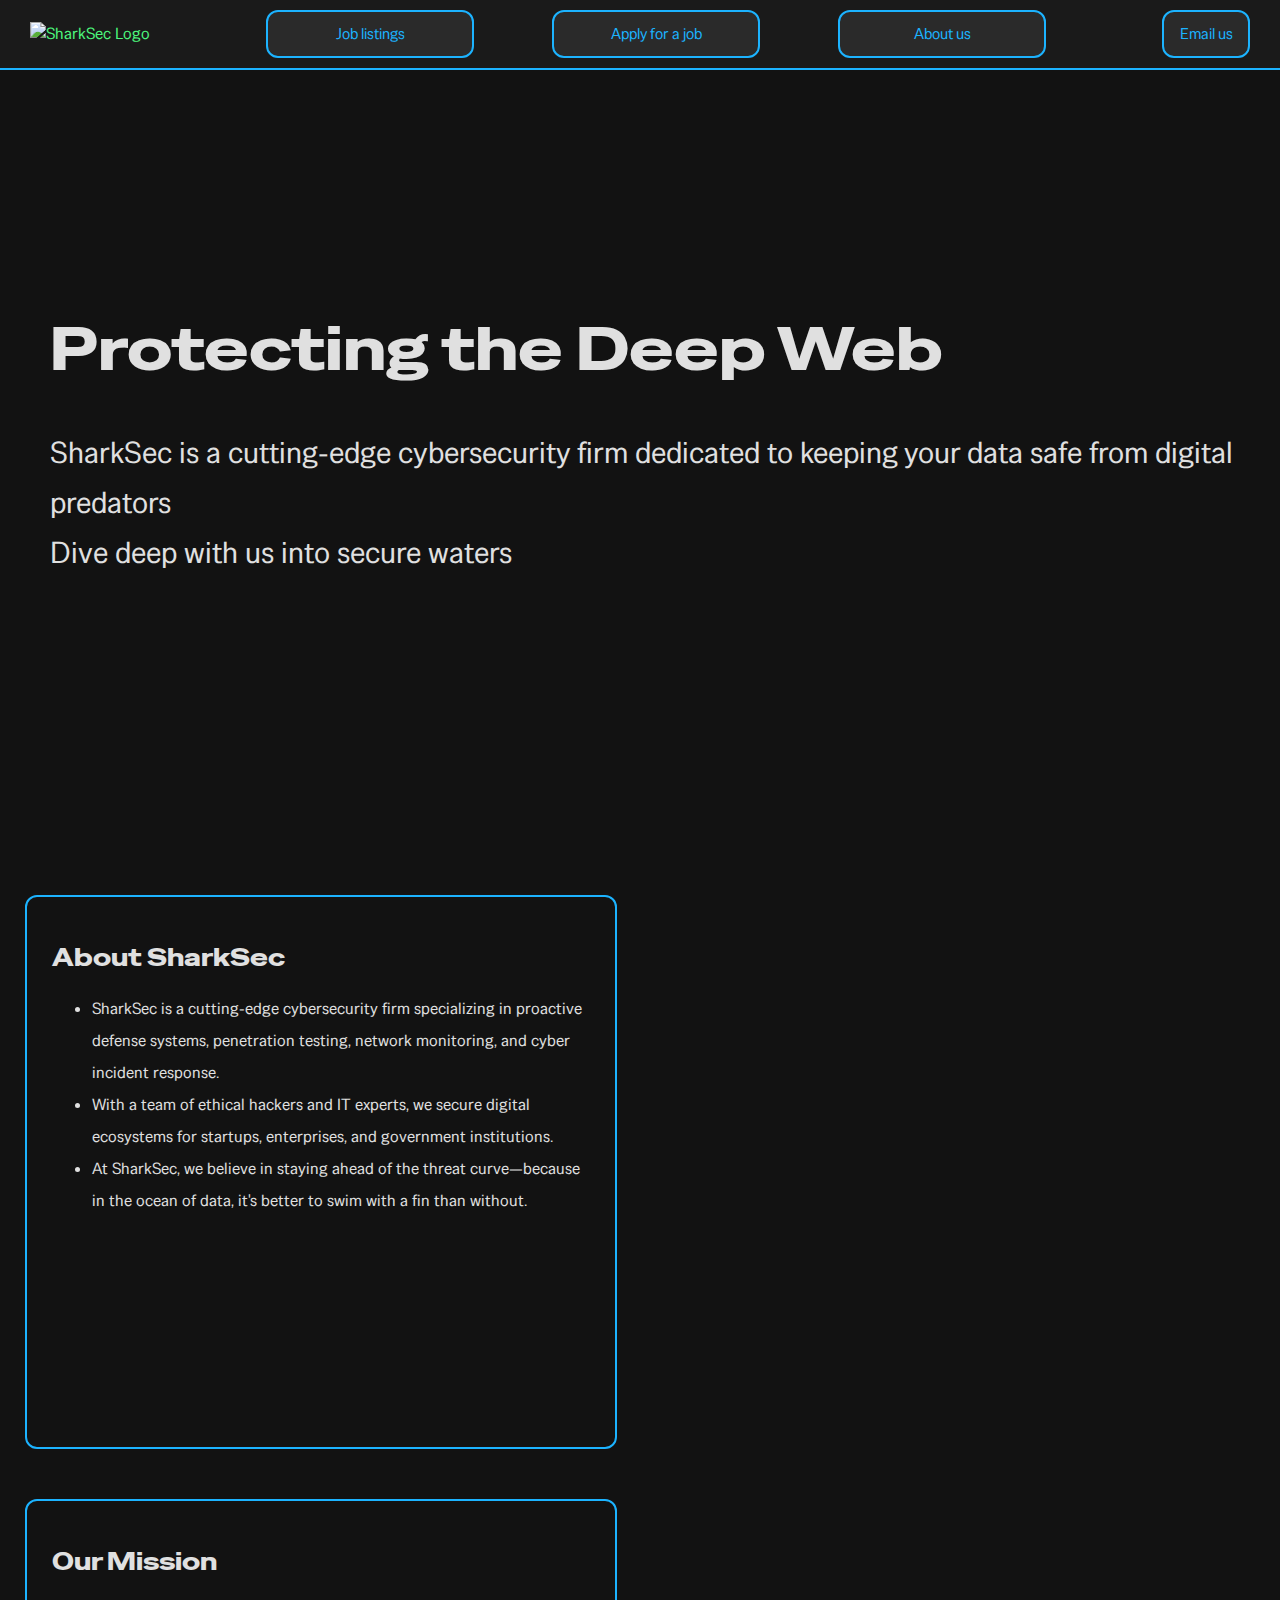
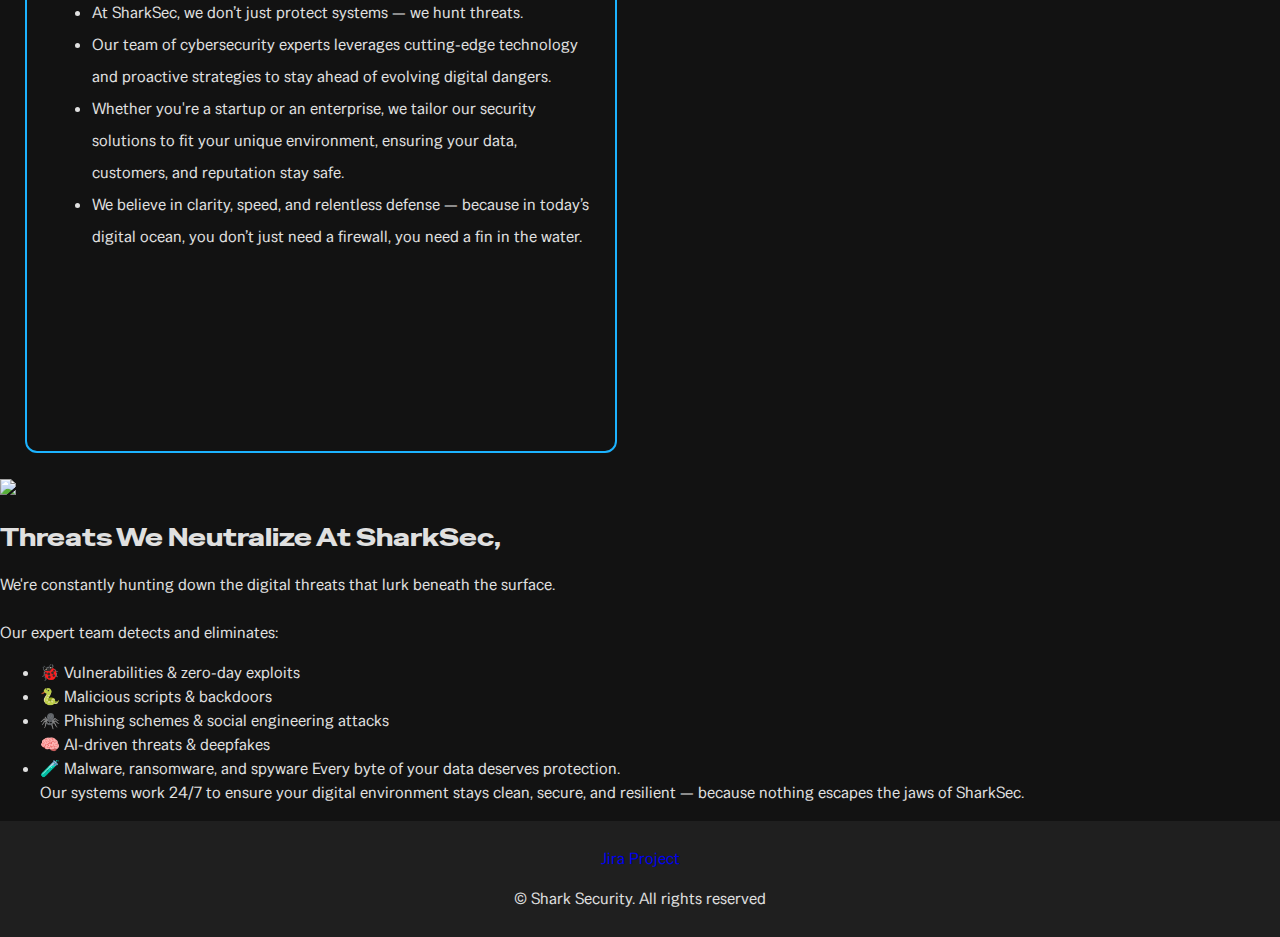
==== index.html @ ce476efb "main changes" ====
<!DOCTYPE html>
<html lang="en">
<head>
    <meta charset="UTF-8">
    <meta name="viewport" content="width=device-width, initial-scale=1.0">
    <title>Document</title>
    <link href="jobs.html"  rel="webpage">
    <link href="apply.html" rel="webpage">
    <link href="about.html" rel="webpage">
    <link href="https://fonts.googleapis.com/css2?family=Special+Gothic&family=Special+Gothic+Expanded+One&display=swap" rel="stylesheet">
    <link href="https://fonts.googleapis.com/css2?family=Special+Gothic&display=swap" rel="stylesheet">
    <link href="styles/styles.css" rel="stylesheet">
</head>
<body>
    
  
  <nav>
      <div id="nav-container">







        <div id="logo">
          <a = href="index.html"><img src="images/logo.png" alt="SharkSec Logo"></a>
        </div>

        <ul >
          <li class="button"><a href="jobs.html">Job listings</a></li>
          <li class="button"><a href="apply.html">Apply for a job</a></li>
          <li class="button"><a href="about.html">About us</a></li>
        </ul>

        <div id="logospace"><li ><a href="mailto:sharksecurity@example.com"> Email us</a></li></div>

      </div>
    </nav>
    <section id="homepage"> <h1>Protecting the Deep Web</h1><p>SharkSec is a cutting-edge cybersecurity firm dedicated to keeping your data safe from digital predators<br> Dive deep with us into secure waters</p></section>
    
    <section id="maincontainer">
      <section class="centeredsection">
        <h2>About SharkSec</h2>
        <p>
          <ul>
            <li>SharkSec is a cutting-edge cybersecurity firm specializing in proactive defense systems,
                penetration testing, network monitoring, and cyber incident response.</li>
        
            <li>With a team of ethical 
            hackers and IT experts, we secure digital ecosystems for startups, enterprises, and government
            institutions.</li>
            
            <li>At SharkSec, we believe in staying ahead of the threat curve—because in the ocean
            of data, it's better to swim with a fin than without.</li>
          </ul>
        </p>
        
      </section>
      <section class="centeredsection">

        <h2>Our Mission</h2>
        <p>
          <ul>
            <li>At SharkSec, we don’t just protect systems — we hunt threats.</li>
            <li>Our team of cybersecurity experts leverages cutting-edge technology and proactive strategies to stay ahead of evolving digital dangers. </li>
            <li>Whether you're a startup or an enterprise, we tailor our security solutions to fit your unique environment, ensuring your data, customers, and reputation stay safe.</li>
            <li>We believe in clarity, speed, and relentless defense — because in today’s digital ocean, you don’t just need a firewall, you need a fin in the water.</li>
          </ul>
        </p>
        
      </section>
    </section>


    <section id="maincontainer">
      <section ><img src="images/sharkeat.png" id="sharkeat">
      </section>
      <section id="nexttoshark">
        <h2>Threats We Neutralize At SharkSec, </h2><p>
        We're constantly hunting down the digital threats that lurk beneath the surface.<br><br>
         Our expert team detects and eliminates:<br><ul><li> 🐞 Vulnerabilities & zero-day exploits</li><li>  🐍 Malicious scripts & backdoors</li><li> 🕷️ Phishing schemes & social engineering attacks</li> 🧠 AI-driven threats & deepfakes<li>  🧪 Malware, ransomware, and spyware Every byte of your data deserves protection.<br> Our systems work 24/7 to ensure your digital environment stays clean, secure, and resilient — because nothing escapes the jaws of SharkSec.</li></section>
      </p></ul>
      
    </section>
    
    

  


    <footer>
      <p><a href="jiralink">Jira Project</a></p>
      <p>&copy; Shark Security. All rights reserved</p>
       </footer>

    
    
</body>
</html>
---- styles/styles.css ----
nav {
    border-bottom: 2px solid #1cb3ff;
    
    background-color: #1a1a1a;
    padding: 10px 30px;
}

#nav-container{
    display: flex;
    justify-content: space-between; /* logo on left, links on right */
    align-items: center;
}
#logospace{
    width: 5vw;
    list-style: none;
    border: 2px solid #1cb3ff;
    border-radius: 12px;
    padding: 10px 10px 10px 10px;
    background-color: #2a2a2a;
    
}
#logospace a{

    display:flex;
    text-decoration: none;
    color: #1cb3ff;
    justify-content: center;
    font-size: clamp(.4rem, 1.2vw, 1.1rem);
}
#logospace:hover{
    border-color: #4df77d;
}

#logo img {
    width: 100px;
    object-fit: cover;
    color: #4df77d;    
}
#logo a:hover{ filter: hue-rotate(-90deg);}
body {
    margin: 0;
    background-image: url('../images/sharkbackground.png');
    background-attachment: fixed;
    background-size: cover;
    background-repeat: no-repeat;
    background-position: center;
  }
#homepage{ height: 600px;
    line-height: 50px;
    
    padding-left: 50px;
    padding-top: 200px;
    font-size: 30px;
    
    
    }


nav ul {
    display: flex;
    
    list-style: none;
    justify-content: space-around;
    gap: 10%; /* space between buttons */
    margin: 0;
    padding: 0px;
}

.button {
    border: 2px solid #1cb3ff;
    border-radius: 12px;
    background-color: #2a2a2a;
    padding: 10px 10px -10px -10px;
    width: 20vw;
}

.button a {
    color: #1cb3ff;
    text-decoration: none;
    display: flex;
    justify-content: center;
    font-size: clamp(.4rem, 1.2vw, 1.1rem);
    

}
.centeredsection{
    display: inline-block;
    border: 2px solid #1cb3ff;
    border-radius: 12px;
    margin: 25px;
    padding: 25px 25px 25px 25px;
    width: 42vw;
    height: 500px;
    line-height: 2em;
}
.centeredsection h2{ display: block;}
.centeredsection p{ display: block;}

.button:hover {
   
    border-color: #4df77d;

}



a:link { text-decoration: none; }

nav ul li a{
    display: flex; 
    margin: 10px 20px 10px 20px;
}
img{width: 150px;}

body{
    font-family: "Special Gothic"; /* (Was Popins) Selects the font used. Be sure to add back-up font*/ 
    margin: 0; /*Ensures browsers apply NO default margin*/
    padding: 0; /*Gets rid of interanl spacing*/
    line-height: 1.5em; /*Vertical line spacing (text)*/
    background-color: #121212; /* Dark background */
    color: #e0e0e0; /* Light text color for contrast */
}

h1{font: normal 2em "Special Gothic Expanded One";}
h2{font: normal 1.5em "Special Gothic Expanded One";}
h3{font: normal 1em "Special Gothic Expanded One";}

/*Below code Jacob responsible for!!!*/  
/*Do mobile optimisation*/
/*Style the header better in next visit*/
/*Use different font for H1 element???? Check requirments again*/

.header_jobs_page{ /*Should we make this universal could be different on other pages I guess?*/
    background-color: #1f1f1f; /* Dark header background */
    text-align: center; /*Aligns test in the center*/
    padding: 1rem; /*Padding is the space between the text and element borders, used rem, is uniform and better for sacaling, think about changing everything to rem*/
    border-bottom: 2px solid #1cb3ff;/*EDIT: Changed thickness to 2px, 7 was a bit overwhelming I reakon, open to reversion*/ /*Boder thickness is set to 7px and its color is solid light blue*/ 
    transition: border-color 0.2s ease; 
    color: #e0e0e0;
}

.header_jobs_page:hover{
    border-bottom-color:#1cb3ff;
    /*<h1> elements should have their font variant, size and family etc. set using the short-hand font property. Ask tutor, seems unnecessary*/
}

footer{ /*Add hover to text, color, again, is open to change as with other elements*/
    background-color: #1f1f1f; /*Footer should be universal accross all pages?*/
    text-align: center; 
    padding: 10px; /*The space between an elements content and the border*/
    clear: both; /*Ensures that floated elements sit below the footer (aside caused trouble when I floated it right, which was a requirement*/
    color: #e0e0e0;
}


.jobs_sections_grouped{
    display: flex; /*Enables flexbox*/
    gap: 20px; /*Adds 20 pixels of space inbetween both sections*/
    justify-content:center; /*Horizontally aligns items*/
}

.jobs_page_section_1, .jobs_page_section_2{
    background-color: #1e1e1e; /*Sets the background colour to dark*/
    padding: 25px; /*should I do rem*/
    border-radius: 12px; /*Creates rounded edges*/
    border-style: solid; /*As the name imples makes the border solid*/
    border-width: 2px; /*Specifies the width of the border*/
    width: 48%; /*Sets the width of BOTH sections to 48% the width of the webpage*/
    margin-top: 25px; /*Ensures space above an element here that space is 25px*/
    box-sizing: border-box; /*makes the height/width of an element include padding, boder, and content(makes sections fit side by side better)*/
    border-color: #1cb3ff; /*Original border colour befpre hovered over*/
    transition: border-color 0.2s ease; /*The length of the transition between colours, ease is the transition style*/
    color: #d6d6d6;
}

.jobs_page_section_1:hover{border-color: #4df77d;} /*Adds the hover property makes the sections change colour to green when hovered over*/
.jobs_page_section_2:hover{border-color: #4df77d;}

.jobs_page_list li{ /*Adding the Li means that only the INDIVIDUAL LISTS go bold one at a time!*/
    font-weight: normal;
    transition: font-size 0.2s ease, font-weight 0.2s ease; /*Defines transition parameters when hovered over*/
}

.jobs_page_list li:hover{ /*Hover property (changes to transition parameters when hovered over*/
    font-size: 16.5px; /*Think about using em instead*/
    color: #4df77d; /*The colour the text changes to*/
    font-weight: 500; /*The thikness of the font*/
} /*Removed the bolded hover feature for non-lists*/


/*Comment the hell out of the below code on next visit!*/

.jobs_container {
    width: 100%;
    overflow: hidden; /* Clears the floats inside */
    padding: 50px;/*The distance from the left to the image*/
    box-sizing: border-box; /*makes the height/width of an element include padding, boder, and content(makes sections fit side by side better)*/
}

.jobs_image-box { /*This relates to the div encasing the image itself*/
    float: left; 
    width: 55%;
    padding: 10px;
    box-sizing: border-box; 
    animation: mySlide; /*CALL this in @keyframes*/
    animation-duration: 1s; /*Anniamtion duration*/
    animation-duration: 3s;
    animation-fill-mode: forwards; /*Keeps animation in place after execution*/
}   
/*Impossible to make the animation start when I reach the image without JS*/
@keyframes mySlide {
    from {
      transform: translateX(0); /* Start at original position */
    }
    to {
      transform: translateX(45px); /* Move 20px to the right */
    }
  }
  

.jobs_image-box img {
    width: 100%;
    height: auto;
    display: block; /*Makes the image behave like a block?*/
    border-radius: 17px; /*Rounds the edges*/
}

.jobs_page_aside {
    background-color: #1e1e1e;
    padding: 10px;
    width: 25%;
    float: right;
    border-top: 4px solid #1cb3ff;
    transition: border-color 0.2s ease;
    box-sizing: border-box;
    color: #d6d6d6;
}

.jobs_page_aside:hover {
    border-top-color: #4df77d;
}

.jobs_page_aside h3 {
    margin-bottom: 10px;
    color: #1cb3ff;
}

#jobs_page_list_ol {
    font-weight: normal;
    transition: font-size 0.2s ease, font-weight 0.2s ease;
}

#jobs_page_list_ol li:hover {
    font-size: 16.5px; /*Think about using em instead*/
    color: #4df77d; /*The colour the text changes to*/
    font-weight: 500; 
}

/* --------------------------------------------------- css for apply.html page---------------------------------------------------------- */
main {
    max-width: 800px; 
    margin: 2em auto;   /* use auto to center the margine */
    padding: 2em;   /* */
    background-color: #1e1e1e;  /* put backgroung to dark color */
    border-radius: 12px;    /* making corners rounded and with 12 px radius */
    border: 2px solid #1cb3ff;  /* making border solid and put color to light blue  */
    color: #e0e0e0;     /* changing the text color */
    box-shadow: 0 0 30px rgba(28, 179, 255, 0.2);   /* gives a little glowing shadow effect in the border */
}


form {
    display: flex;  /* puting the flexbox layout to the form */
    flex-direction: column; /* arrange the elements in the form */
    gap: 1.5em; /* adding the spacing between each element in the form */
}

label {
    font-weight: bold;  /* making the text in the lable bold */
    margin-top: 0.5em;  /* adding the space between each lable  */
    color: #1cb3ff;     /* making the lanle color to light blue  */
}


input[type="text"], 
input[type="email"],    
input[type="tel"],  
input[type="date"], 
select,     /* by selecting above input types called text, email, tel, and date it will use below stlying for all places that these inputs are use in apply.html   */
textarea {
    padding: 0.8em;
    background-color: #2a2a2a;  
    border: 1px solid #555;     /* add a lightly dark gray outline around the fields */
    border-radius: 8px;     /* rounding the cornes in the fields */
    color: #e0e0e0;     /* putting the text to a light color  */
    font-size: 1em;    
}   


input:focus,        /* by using focus, when someone click one of input or select or text area options in the form it will change according to this */
select:focus,       
textarea:focus {       
    outline: none;      
    border-color: #4df77d;      /* putting the color to light green  */
    box-shadow: 0 0 5px #4df77d;    /* making the small shadow around the box */
}


fieldset {
    border: 1px solid #1cb3ff;  
    border-radius: 10px;    /* making the corners rounded */
    padding: 1.5em;     
}


legend {
    font-weight: bold;  /* converting to the bold text */
    font-size: 1.1em;   /* changin the font size to 1.1 times the original size */
    color: #1cb3ff; /* changhin the color to a light blue */
}


button {
    background-color: #1cb3ff;  
    color: #121212;     /* changing the text color inside the button to a dark color  */
    padding: 0.8em 2em;     
    border: none;       /* removing the default border */
    border-radius: 10px;        /* making the corners round in the border */
    cursor: pointer;        /* when hovering the border cursor will change in to the pointer */
    font-size: 1em;    
    font-weight: bold;      /* making the text bold in the border */
    transition: background-color 0.3s ease, color 0.3s ease;   /* this makes a soomth transition when hover */
}


button:hover {
    background-color: #4df77d;  /* making the background color change when hover */
    color: #121212;     /* even in hover this makes the text color same as before  */   
}




/*Below is About page code*/
/*Once deal with htmnl find way to style the heading of the nested list "Group Information" and "Student IDs" to make Special Gothic Expanded One font*
/*Style table/images*/
/*FIX THIS*/

#Group_information_list,
#Student_IDs_list {
    font-family: "Special Gothic Expanded One";
}
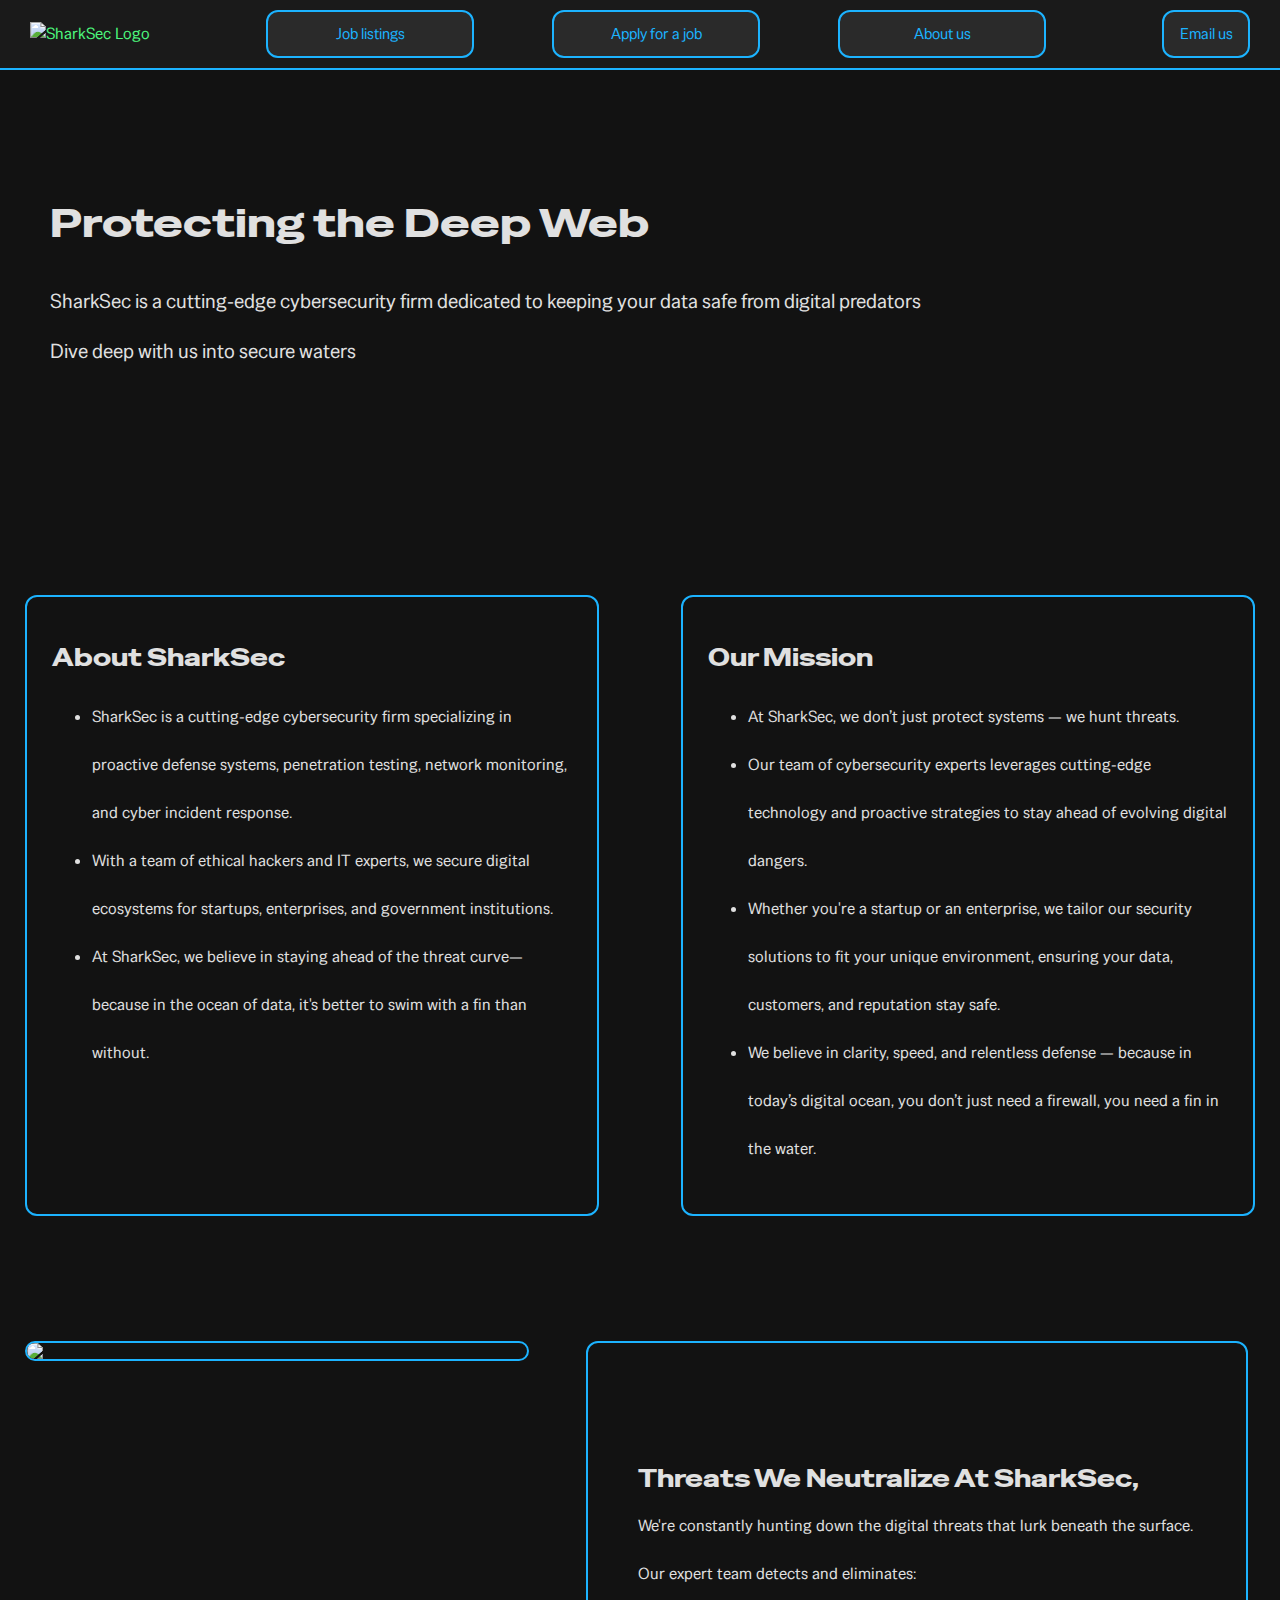
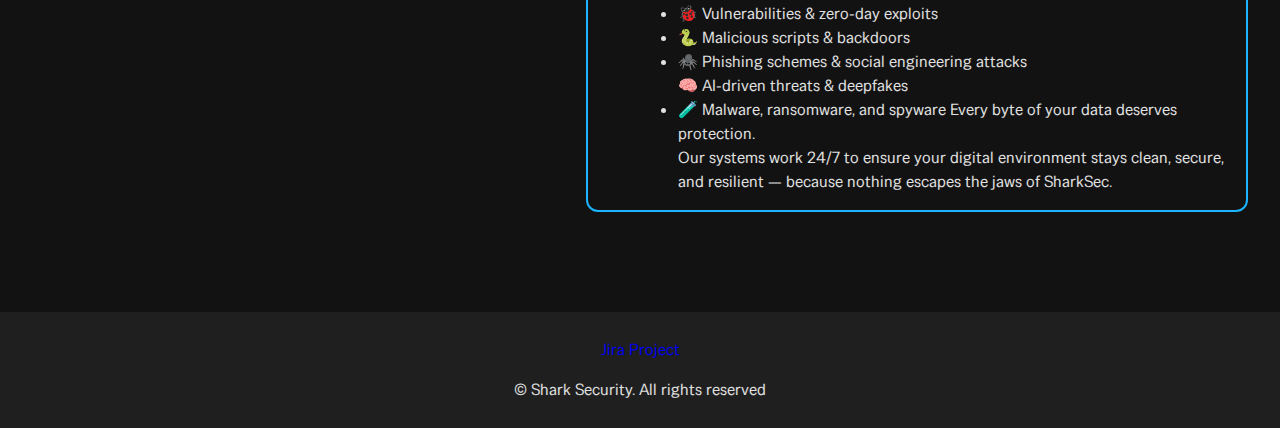
==== commit 7f4d739b: "added my about details + image and consolidated some css" ====
--- a/index.html
+++ b/index.html
@@ -33,7 +33,7 @@
           <li class="button"><a href="about.html">About us</a></li>
         </ul>
 
-        <div id="logospace"><li ><a href="mailto:sharksecurity@example.com"> Email us</a></li></div>
+        <div id="emailus"><li ><a href="mailto:sharksecurity@example.com"> Email us</a></li></div>
 
       </div>
     </nav>
--- a/styles/styles.css
+++ b/styles/styles.css
@@ -1,42 +1,3 @@
-nav {
-    border-bottom: 2px solid #1cb3ff;
-    
-    background-color: #1a1a1a;
-    padding: 10px 30px;
-}
-
-#nav-container{
-    display: flex;
-    justify-content: space-between; /* logo on left, links on right */
-    align-items: center;
-}
-#logospace{
-    width: 5vw;
-    list-style: none;
-    border: 2px solid #1cb3ff;
-    border-radius: 12px;
-    padding: 10px 10px 10px 10px;
-    background-color: #2a2a2a;
-    
-}
-#logospace a{
-
-    display:flex;
-    text-decoration: none;
-    color: #1cb3ff;
-    justify-content: center;
-    font-size: clamp(.4rem, 1.2vw, 1.1rem);
-}
-#logospace:hover{
-    border-color: #4df77d;
-}
-
-#logo img {
-    width: 100px;
-    object-fit: cover;
-    color: #4df77d;    
-}
-#logo a:hover{ filter: hue-rotate(-90deg);}
 body {
     margin: 0;
     background-image: url('../images/sharkbackground.png');
@@ -44,18 +5,29 @@
     background-size: cover;
     background-repeat: no-repeat;
     background-position: center;
-  }
-#homepage{ height: 600px;
-    line-height: 50px;
+
+    font-family: "Special Gothic"; /* (Was Popins) Selects the font used. Be sure to add back-up font*/ 
+    margin: 0; /*Ensures browsers apply NO default margin*/
+    padding: 0; /*Gets rid of interanl spacing*/
+    line-height: 1.5em; /*Vertical line spacing (text)*/
+    background-color: #121212; /* Dark background */
+    color: #e0e0e0; /* Light text color for contrast */
+}
+h1 {font: normal 2em "Special Gothic Expanded One";}
+h2 {font: normal 1.5em "Special Gothic Expanded One";}
+h3 {font: normal 1em "Special Gothic Expanded One";}
+
+#nav-container{
+    display: flex;
+    justify-content: space-between; /* logo on left, links on right */
+    align-items: center;
+}
+nav {
+    border-bottom: 2px solid #1cb3ff;
     
-    padding-left: 50px;
-    padding-top: 200px;
-    font-size: 30px;
-    
-    
-    }
-
-
+    background-color: #1a1a1a;
+    padding: 10px 30px;
+}
 nav ul {
     display: flex;
     
@@ -65,6 +37,67 @@
     margin: 0;
     padding: 0px;
 }
+a:link { text-decoration: none;}
+
+nav ul li a {
+    display: flex; 
+    margin: 10px 20px 10px 20px;
+}
+
+#emailus {
+    width: 5vw;
+    list-style: none;
+    border: 2px solid #1cb3ff;
+    border-radius: 12px;
+    padding: 10px 10px 10px 10px;
+    background-color: #2a2a2a;
+}
+#emailus a{
+    display:flex;
+    text-decoration: none;
+    color: #1cb3ff;
+    justify-content: center;
+    font-size: clamp(.4rem, 1.2vw, 1.1rem);
+}
+#emailus:hover{
+    border-color: #4df77d;
+}
+
+#logo img {
+    width: 100px;
+    object-fit: cover;
+    color: #4df77d;    
+}
+#logo a:hover{ filter: hue-rotate(-90deg);}
+
+#homepage{ height: 400px;
+    line-height: 50px;
+    
+    padding-left: 50px;
+    padding-top: 100px;
+    font-size: 20px;
+}
+#sharkeat {
+    display: flex;
+    justify-content: center;
+    width: 500px;
+    border: #1cb3ff 2px solid;
+    border-radius: 12px;
+    margin-left: 25px;
+    margin-top: 100px;
+    margin-bottom: 100px;
+    
+}
+#nexttoshark {
+    width: 80%;
+    border: #1cb3ff 2px solid;
+    border-radius: 12px;
+    margin-left: 25px;
+    margin-top: 100px;
+    margin-bottom: 100px;
+    padding-left: 50px;
+    padding-top: 100px;
+}
 
 .button {
     border: 2px solid #1cb3ff;
@@ -80,50 +113,32 @@
     display: flex;
     justify-content: center;
     font-size: clamp(.4rem, 1.2vw, 1.1rem);
-    
-
 }
 .centeredsection{
-    display: inline-block;
+    flex: 1;
+    padding: 2rem;
     border: 2px solid #1cb3ff;
     border-radius: 12px;
     margin: 25px;
     padding: 25px 25px 25px 25px;
     width: 42vw;
-    height: 500px;
-    line-height: 2em;
-}
+    
+    line-height: 3em;
+}
+
 .centeredsection h2{ display: block;}
 .centeredsection p{ display: block;}
 
 .button:hover {
    
     border-color: #4df77d;
-
-}
-
-
-
-a:link { text-decoration: none; }
-
-nav ul li a{
-    display: flex; 
-    margin: 10px 20px 10px 20px;
-}
-img{width: 150px;}
-
-body{
-    font-family: "Special Gothic"; /* (Was Popins) Selects the font used. Be sure to add back-up font*/ 
-    margin: 0; /*Ensures browsers apply NO default margin*/
-    padding: 0; /*Gets rid of interanl spacing*/
-    line-height: 1.5em; /*Vertical line spacing (text)*/
-    background-color: #121212; /* Dark background */
-    color: #e0e0e0; /* Light text color for contrast */
-}
-
-h1{font: normal 2em "Special Gothic Expanded One";}
-h2{font: normal 1.5em "Special Gothic Expanded One";}
-h3{font: normal 1em "Special Gothic Expanded One";}
+}
+
+#maincontainer
+{ display: flex;
+    align-items: stretch; /* Makes both columns equal height */
+    gap: 2rem; /*  spacing between columns */
+}
 
 /*Below code Jacob responsible for!!!*/  
 /*Do mobile optimisation*/
@@ -207,7 +222,8 @@
     animation-duration: 3s;
     animation-fill-mode: forwards; /*Keeps animation in place after execution*/
 }   
-/*Impossible to make the animation start when I reach the image without JS*/
+/*Impossible to make the animation start when I reach the image without JS, but I chose to leave this for personal future experimentation*/
+/*So currently the image does slide accross, however when you refresh the page (to see it you have to refresh while viewing img*/
 @keyframes mySlide {
     from {
       transform: translateX(0); /* Start at original position */
@@ -240,7 +256,7 @@
     border-top-color: #4df77d;
 }
 
-.jobs_page_aside h3 {
+.jobs_page_aside h3 { /*Styles the h3 for jobs_page_aside classs*/
     margin-bottom: 10px;
     color: #1cb3ff;
 }
@@ -345,12 +361,62 @@
 /*Once deal with htmnl find way to style the heading of the nested list "Group Information" and "Student IDs" to make Special Gothic Expanded One font*
 /*Style table/images*/
 /*FIX THIS*/
-
-#Group_information_list,
-#Student_IDs_list {
-    font-family: "Special Gothic Expanded One";
-}
-
-
-
-
+.jobs_page_list dt {
+    font-weight: normal;
+    transition: font-size 0.2s ease, font-weight 0.2s ease; /*Defines transition parameters when hovered over*/
+}
+
+.jobs_page_list dd:hover {
+    font-size: 16.5px; /*Think about using em instead*/
+    color: #4df77d; /*The colour the text changes to*/
+    font-weight: 500; /*The thikness of the font*/
+}
+
+/*for the about_table/about_table_cation styling Gen AI was used. 
+Prompt: when styling a table how would I make the caption sit on top of the table? Here is my code so far,
+ it makes the caption sit to the side: #about_table { display: flex; align-items: ; }
+*/
+#about_table {
+    border-collapse: collapse; /* Optional: For cleaner borders */
+    border-radius: 12px; /*Why not working*/
+    width: 90%; /* Adjust table width if needed */
+    margin: auto; /* no flex-box as that would need container, this is easier (saves time as this was styled close to deadline) */;
+    margin-top: 80px; /*Adds space between table and above element*/
+    margin-bottom: 80px;
+    background-color:#1f1f1f;
+}
+
+#about_table th {
+    height: 50px;
+    border-color: #1cb3ff;
+    background-color: #062331;
+    transition: border-color 0.2s ease;
+}
+
+#about_table th:hover {
+    border-color: #4df77d;
+    background-color: #0c4864;
+}
+
+#about_table td {
+    background-color: #1f1f1f;
+    transition: background-color 0.2s ease;  /*Defines transition parameters when hovered over*/
+    height: 50px;
+}
+
+#about_table td:hover {
+    font-size: 16.5px; /*Think about using em instead*/
+    background-color: #353535; /*The colour the text changes to*/
+    font-weight: 500;
+}
+
+#about_table_caption {
+    caption-side: top; /* Ensures the caption sits above the table */
+    text-align: center; /* Center-align the caption */
+    font-weight: bold;
+    margin-bottom: 10px; /* Add spacing below the caption */
+}
+
+
+
+
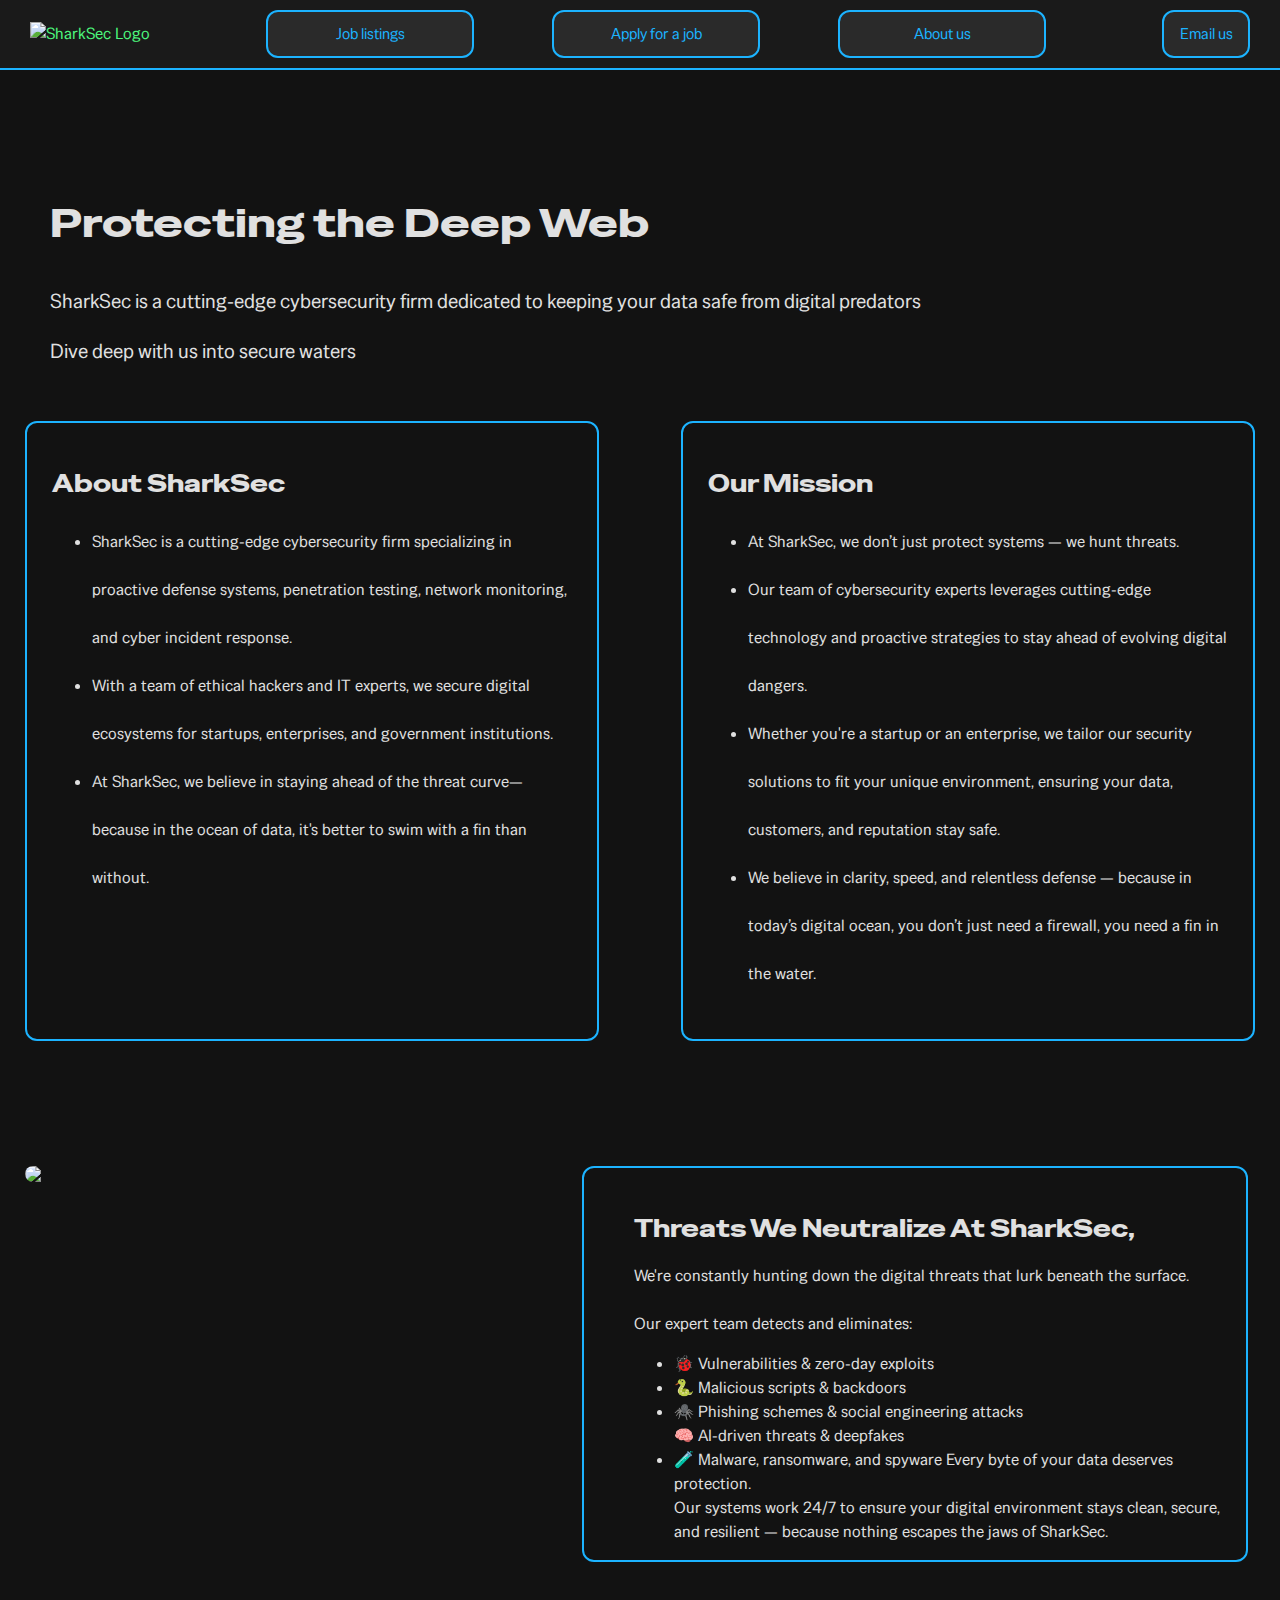
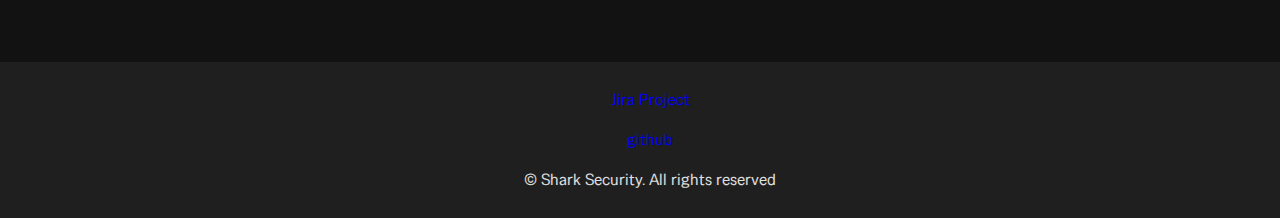
==== commit 43eafe6c: "footerchange" ====
--- a/index.html
+++ b/index.html
@@ -90,7 +90,8 @@
 
 
     <footer>
-      <p><a href="jiralink">Jira Project</a></p>
+      <p><a href="https://alkel.atlassian.net" target="_blank">Jira Project</a></p>
+      <p><a href="https://github.com/Alkel108/group_project" target="_blank">github</a></p>
       <p>&copy; Shark Security. All rights reserved</p>
        </footer>
 
--- a/styles/styles.css
+++ b/styles/styles.css
@@ -13,6 +13,12 @@
     background-color: #121212; /* Dark background */
     color: #e0e0e0; /* Light text color for contrast */
 }
+html, body {
+    height: 100%; /* make html and body stretch to fill window */
+    display: flex;
+    flex-direction: column;
+}
+
 h1 {font: normal 2em "Special Gothic Expanded One";}
 h2 {font: normal 1.5em "Special Gothic Expanded One";}
 h3 {font: normal 1em "Special Gothic Expanded One";}
@@ -72,7 +78,7 @@
 
 #homepage{ height: 400px;
     line-height: 50px;
-    
+    flex: 1;
     padding-left: 50px;
     padding-top: 100px;
     font-size: 20px;
@@ -80,14 +86,18 @@
 #sharkeat {
     display: flex;
     justify-content: center;
-    width: 500px;
-    border: #1cb3ff 2px solid;
+    width: clamp(300px, 50vw, 500px);
+    
     border-radius: 12px;
     margin-left: 25px;
     margin-top: 100px;
     margin-bottom: 100px;
-    
-}
+    flex: 1;
+    
+    
+    
+}
+
 #nexttoshark {
     width: 80%;
     border: #1cb3ff 2px solid;
@@ -96,7 +106,7 @@
     margin-top: 100px;
     margin-bottom: 100px;
     padding-left: 50px;
-    padding-top: 100px;
+    padding-top: 25px;
 }
 
 .button {
@@ -165,6 +175,9 @@
     padding: 10px; /*The space between an elements content and the border*/
     clear: both; /*Ensures that floated elements sit below the footer (aside caused trouble when I floated it right, which was a requirement*/
     color: #e0e0e0;
+    width: 100%;
+    
+    
 }
 
 
@@ -186,6 +199,7 @@
     border-color: #1cb3ff; /*Original border colour befpre hovered over*/
     transition: border-color 0.2s ease; /*The length of the transition between colours, ease is the transition style*/
     color: #d6d6d6;
+    
 }
 
 .jobs_page_section_1:hover{border-color: #4df77d;} /*Adds the hover property makes the sections change colour to green when hovered over*/
@@ -210,6 +224,7 @@
     overflow: hidden; /* Clears the floats inside */
     padding: 50px;/*The distance from the left to the image*/
     box-sizing: border-box; /*makes the height/width of an element include padding, boder, and content(makes sections fit side by side better)*/
+    min-height: 100vh;
 }
 
 .jobs_image-box { /*This relates to the div encasing the image itself*/
@@ -221,6 +236,7 @@
     animation-duration: 1s; /*Anniamtion duration*/
     animation-duration: 3s;
     animation-fill-mode: forwards; /*Keeps animation in place after execution*/
+    
 }   
 /*Impossible to make the animation start when I reach the image without JS, but I chose to leave this for personal future experimentation*/
 /*So currently the image does slide accross, however when you refresh the page (to see it you have to refresh while viewing img*/
@@ -282,6 +298,7 @@
     border: 2px solid #1cb3ff;  /* making border solid and put color to light blue  */
     color: #e0e0e0;     /* changing the text color */
     box-shadow: 0 0 30px rgba(28, 179, 255, 0.2);   /* gives a little glowing shadow effect in the border */
+    flex: 1; /* take up space vertically */
 }
 
 
@@ -384,6 +401,7 @@
     margin-top: 80px; /*Adds space between table and above element*/
     margin-bottom: 80px;
     background-color:#1f1f1f;
+    flex: 1;
 }
 
 #about_table th {
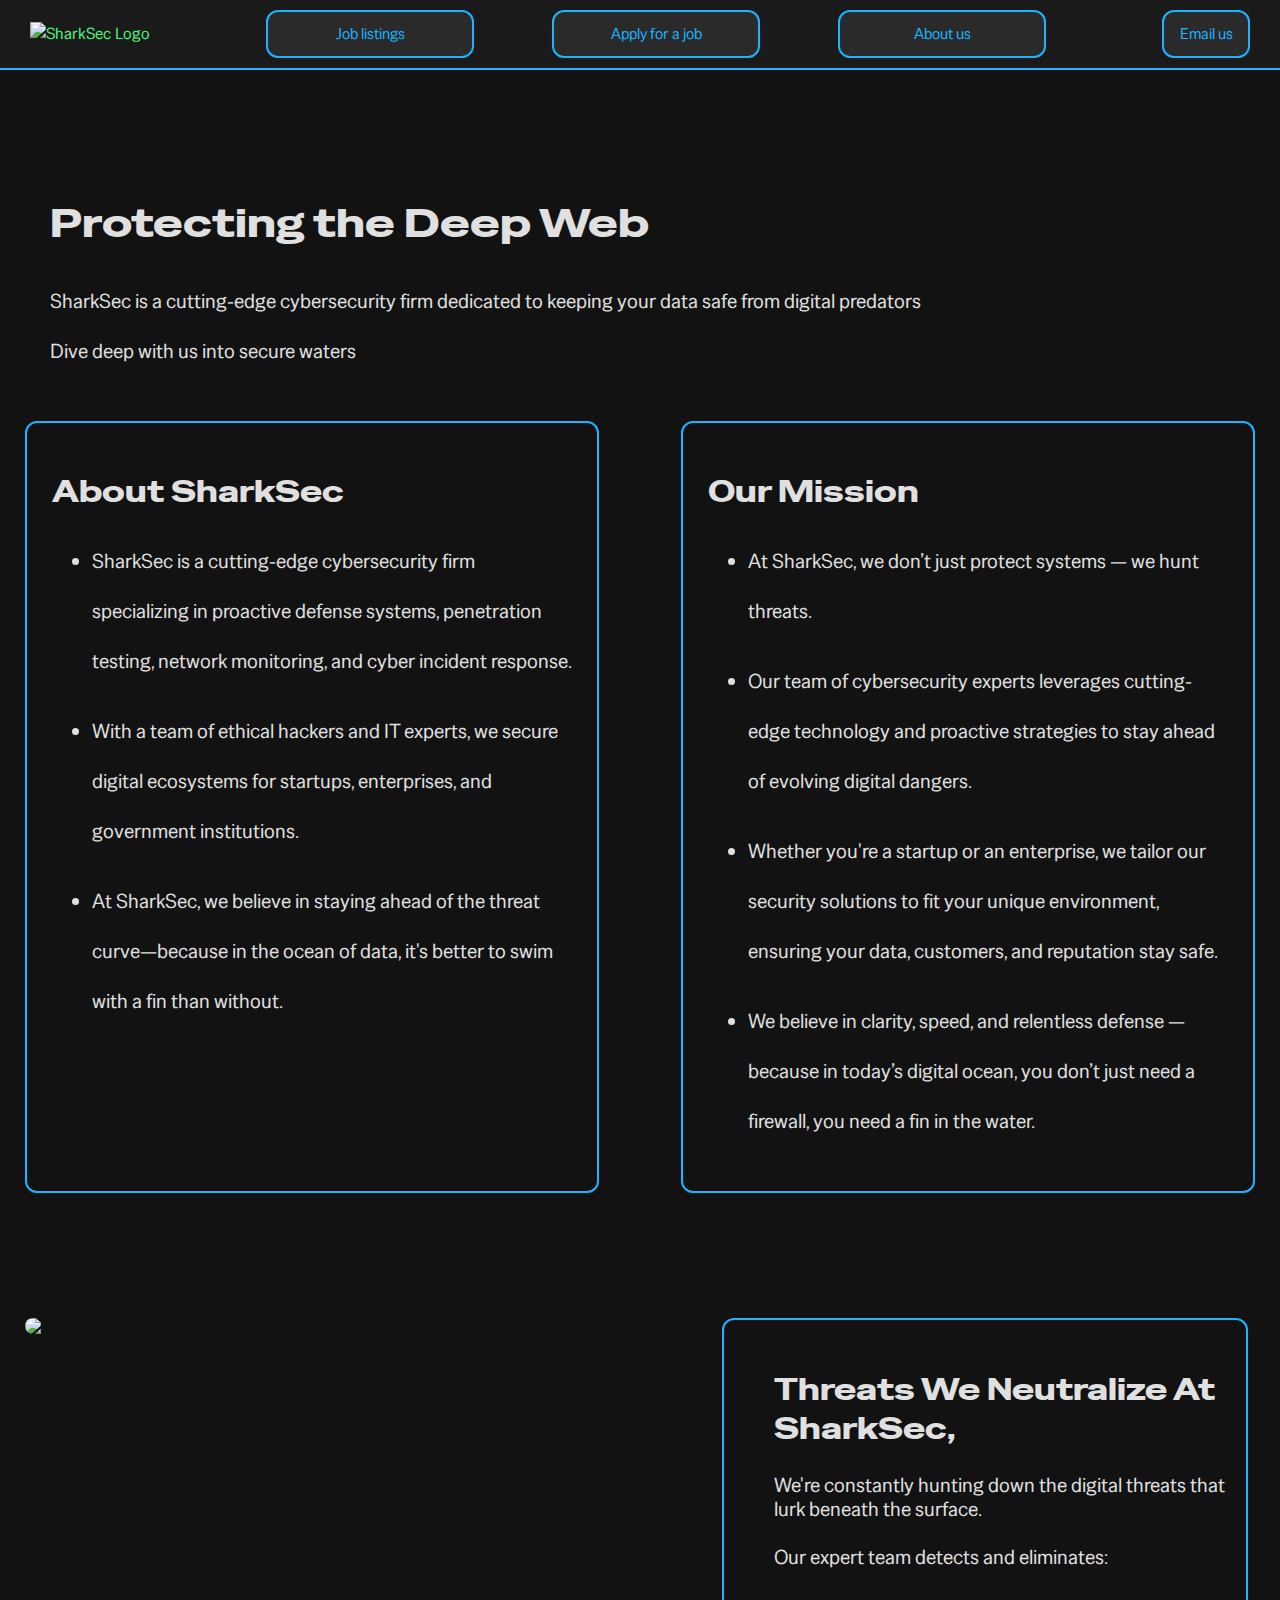
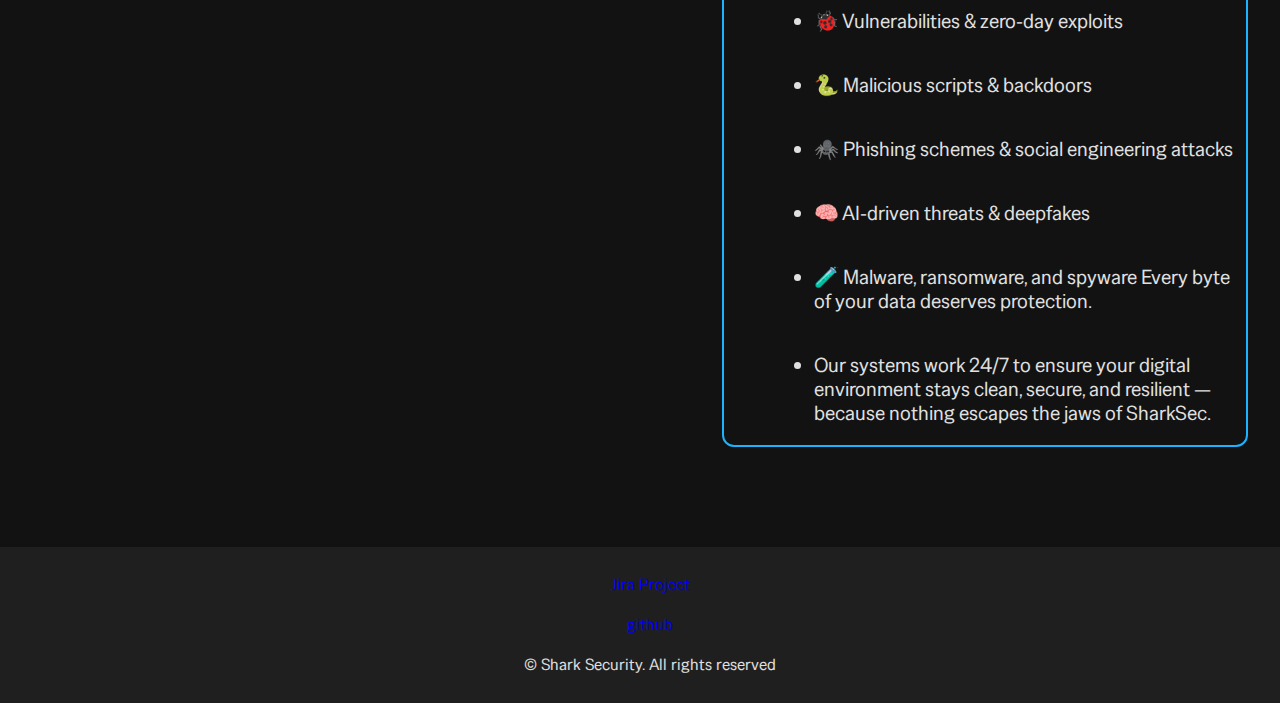
==== commit 57f1396e: "updated nav for all sites" ====
--- a/index.html
+++ b/index.html
@@ -14,15 +14,8 @@
 <body>
     
   
-  <nav>
+    <nav>
       <div id="nav-container">
-
-
-
-
-
-
-
         <div id="logo">
           <a = href="index.html"><img src="images/logo.png" alt="SharkSec Logo"></a>
         </div>
@@ -37,6 +30,10 @@
 
       </div>
     </nav>
+
+
+
+
     <section id="homepage"> <h1>Protecting the Deep Web</h1><p>SharkSec is a cutting-edge cybersecurity firm dedicated to keeping your data safe from digital predators<br> Dive deep with us into secure waters</p></section>
     
     <section id="maincontainer">
@@ -79,7 +76,7 @@
       <section id="nexttoshark">
         <h2>Threats We Neutralize At SharkSec, </h2><p>
         We're constantly hunting down the digital threats that lurk beneath the surface.<br><br>
-         Our expert team detects and eliminates:<br><ul><li> 🐞 Vulnerabilities & zero-day exploits</li><li>  🐍 Malicious scripts & backdoors</li><li> 🕷️ Phishing schemes & social engineering attacks</li> 🧠 AI-driven threats & deepfakes<li>  🧪 Malware, ransomware, and spyware Every byte of your data deserves protection.<br> Our systems work 24/7 to ensure your digital environment stays clean, secure, and resilient — because nothing escapes the jaws of SharkSec.</li></section>
+         Our expert team detects and eliminates:<br><ul><li> 🐞 Vulnerabilities & zero-day exploits</li><li>  🐍 Malicious scripts & backdoors</li><li> 🕷️ Phishing schemes & social engineering attacks</li><li> 🧠 AI-driven threats & deepfakes</li><li>  🧪 Malware, ransomware, and spyware Every byte of your data deserves protection.<br><li> Our systems work 24/7 to ensure your digital environment stays clean, secure, and resilient — because nothing escapes the jaws of SharkSec.</li></section>
       </p></ul>
       
     </section>
--- a/styles/styles.css
+++ b/styles/styles.css
@@ -12,11 +12,14 @@
     line-height: 1.5em; /*Vertical line spacing (text)*/
     background-color: #121212; /* Dark background */
     color: #e0e0e0; /* Light text color for contrast */
+    
+    
 }
 html, body {
     height: 100%; /* make html and body stretch to fill window */
     display: flex;
     flex-direction: column;
+    min-width: 768px;
 }
 
 h1 {font: normal 2em "Special Gothic Expanded One";}
@@ -49,7 +52,6 @@
     display: flex; 
     margin: 10px 20px 10px 20px;
 }
-
 #emailus {
     width: 5vw;
     list-style: none;
@@ -65,16 +67,18 @@
     justify-content: center;
     font-size: clamp(.4rem, 1.2vw, 1.1rem);
 }
-#emailus:hover{
+/* change border colour on hover */
+#emailus:hover, .button:hover, .centeredsection:hover, #nexttoshark:hover {
     border-color: #4df77d;
 }
-
 #logo img {
     width: 100px;
     object-fit: cover;
     color: #4df77d;    
 }
-#logo a:hover{ filter: hue-rotate(-90deg);}
+#logo a:hover, #sharkeat:hover{ filter: hue-rotate(-90deg);}
+
+#sharkeat:hover{ transition: filter 1s ease;} /* ease into colour */
 
 #homepage{ height: 400px;
     line-height: 50px;
@@ -86,15 +90,13 @@
 #sharkeat {
     display: flex;
     justify-content: center;
-    width: clamp(300px, 50vw, 500px);
+    width: clamp(300px, 50vw, 900px);
     
     border-radius: 12px;
     margin-left: 25px;
     margin-top: 100px;
     margin-bottom: 100px;
     flex: 1;
-    
-    
     
 }
 
@@ -107,8 +109,10 @@
     margin-bottom: 100px;
     padding-left: 50px;
     padding-top: 25px;
-}
-
+    font-size: 20PX;
+    
+}
+#nexttoshark li{ padding-top: 20px;}
 .button {
     border: 2px solid #1cb3ff;
     border-radius: 12px;
@@ -132,17 +136,14 @@
     margin: 25px;
     padding: 25px 25px 25px 25px;
     width: 42vw;
-    
-    line-height: 3em;
-}
-
-.centeredsection h2{ display: block;}
-.centeredsection p{ display: block;}
-
-.button:hover {
-   
-    border-color: #4df77d;
-}
+    font-size: 20px;
+    line-height: 2.5em;
+}
+
+.centeredsection li, #nexttoshark li{  margin-bottom: 20px}
+.centeredsection h2, p{ display: block;}
+
+
 
 #maincontainer
 { display: flex;
@@ -378,7 +379,7 @@
 /*Once deal with htmnl find way to style the heading of the nested list "Group Information" and "Student IDs" to make Special Gothic Expanded One font*
 /*Style table/images*/
 /*FIX THIS*/
-.jobs_page_list dt {
+.jobs_page_list dd {
     font-weight: normal;
     transition: font-size 0.2s ease, font-weight 0.2s ease; /*Defines transition parameters when hovered over*/
 }
@@ -399,7 +400,7 @@
     width: 90%; /* Adjust table width if needed */
     margin: auto; /* no flex-box as that would need container, this is easier (saves time as this was styled close to deadline) */;
     margin-top: 80px; /*Adds space between table and above element*/
-    margin-bottom: 80px;
+    margin-bottom: 50px;
     background-color:#1f1f1f;
     flex: 1;
 }
@@ -420,6 +421,7 @@
     background-color: #1f1f1f;
     transition: background-color 0.2s ease;  /*Defines transition parameters when hovered over*/
     height: 50px;
+    padding: 0.5em;
 }
 
 #about_table td:hover {
@@ -427,6 +429,22 @@
     background-color: #353535; /*The colour the text changes to*/
     font-weight: 500;
 }
+
+
+/*The following two blocks of code are made with Gen AI.
+ Prompt: "On my table the interests section is split in half but not evenly how to fix: Here HTML:" (I gave Chat GPT my existing HTML)
+ Prompt: "now the name section is too small" followed up with "surely there is a more easy way weith less code, all I want is for the name section to be bigger"
+ It gave me the following CSS outputs, which I modified. */
+#about_table td:nth-child(2),
+#about_table td:nth-child(3) {
+  width: 30%;
+}
+
+#about_table td:first-child,
+#about_table th:first-child {
+  width: 20%;
+}
+
 
 #about_table_caption {
     caption-side: top; /* Ensures the caption sits above the table */
@@ -435,6 +453,35 @@
     margin-bottom: 10px; /* Add spacing below the caption */
 }
 
-
-
-
+/*Gen AI code. Prompt: "How would I make three images go in the middle of a webpage, 
+horizontally aligned, but centered in he middle and add heading to each of the images"*/
+/* Ensures the container fills the viewport and centers content */
+/*Then prompted again: "they are still stacked vertically"*/
+#about_image-container {
+    display: flex;
+    flex-direction: row; /* Ensures horizontal alignment */
+    justify-content: center;
+    align-items: center; /* Centers vertically */
+    gap: 150px; /* Adds space between items */
+    margin-bottom: 50px;
+    margin-top: 50px /*Space from above element*/
+    
+}
+
+.about_image-item {
+    text-align: center;
+}
+
+.about_image-item img {
+    max-width: 230px; /* Adjust to scale images down */
+    height: auto;
+    border-radius: 12px;
+}
+
+.about_image-item h3 {
+    margin-bottom: 10px;
+}
+
+
+
+
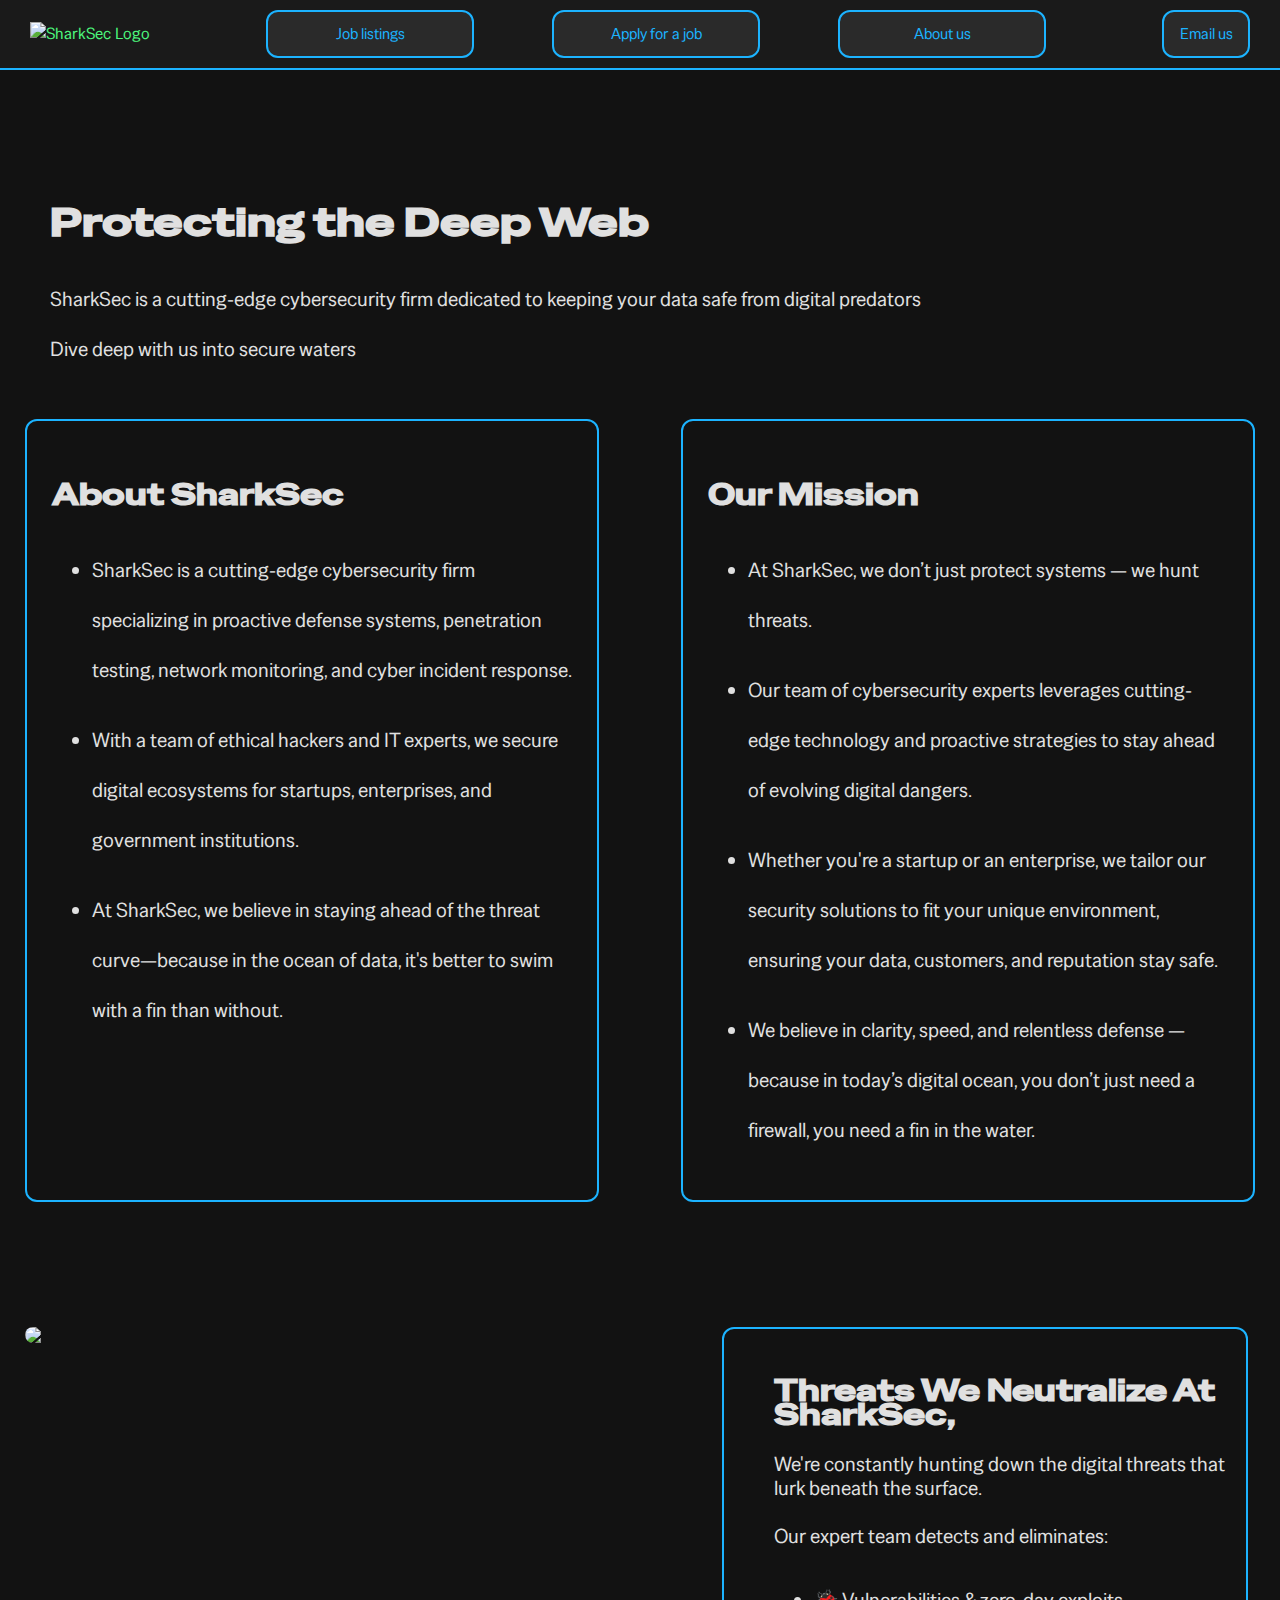
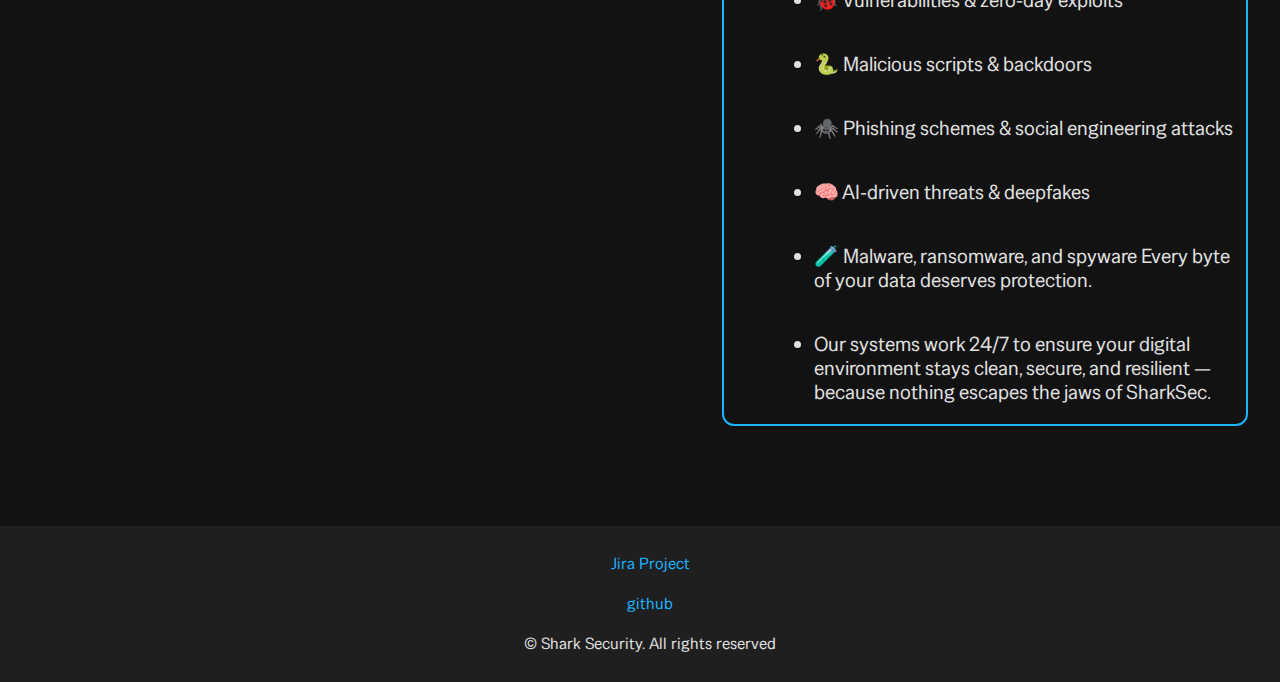
==== commit 3c6eb9ff: "comments,readability tweaks" ====
--- a/index.html
+++ b/index.html
@@ -12,7 +12,6 @@
     <link href="styles/styles.css" rel="stylesheet">
 </head>
 <body>
-    
   
     <nav>
       <div id="nav-container">
@@ -21,9 +20,9 @@
         </div>
 
         <ul >
-          <li class="button"><a href="jobs.html">Job listings</a></li>
-          <li class="button"><a href="apply.html">Apply for a job</a></li>
-          <li class="button"><a href="about.html">About us</a></li>
+          <li class="navbutton"><a href="jobs.html">Job listings</a></li>
+          <li class="navbutton"><a href="apply.html">Apply for a job</a></li>
+          <li class="navbutton"><a href="about.html">About us</a></li>
         </ul>
 
         <div id="emailus"><li ><a href="mailto:sharksecurity@example.com"> Email us</a></li></div>
@@ -31,13 +30,15 @@
       </div>
     </nav>
 
-
-
-
-    <section id="homepage"> <h1>Protecting the Deep Web</h1><p>SharkSec is a cutting-edge cybersecurity firm dedicated to keeping your data safe from digital predators<br> Dive deep with us into secure waters</p></section>
+    <section id="homepage"> 
+      <h1>Protecting the Deep Web</h1>
+      <p>SharkSec is a cutting-edge cybersecurity firm dedicated to keeping your data safe from digital predators
+        <br> Dive deep with us into secure waters
+      </p>
+    </section>
     
     <section id="maincontainer">
-      <section class="centeredsection">
+      <section class="mainpanel">
         <h2>About SharkSec</h2>
         <p>
           <ul>
@@ -54,8 +55,7 @@
         </p>
         
       </section>
-      <section class="centeredsection">
-
+      <section class="mainpanel">
         <h2>Our Mission</h2>
         <p>
           <ul>
@@ -65,7 +65,7 @@
             <li>We believe in clarity, speed, and relentless defense — because in today’s digital ocean, you don’t just need a firewall, you need a fin in the water.</li>
           </ul>
         </p>
-        
+
       </section>
     </section>
 
@@ -73,24 +73,28 @@
     <section id="maincontainer">
       <section ><img src="images/sharkeat.png" id="sharkeat">
       </section>
+      
       <section id="nexttoshark">
-        <h2>Threats We Neutralize At SharkSec, </h2><p>
-        We're constantly hunting down the digital threats that lurk beneath the surface.<br><br>
-         Our expert team detects and eliminates:<br><ul><li> 🐞 Vulnerabilities & zero-day exploits</li><li>  🐍 Malicious scripts & backdoors</li><li> 🕷️ Phishing schemes & social engineering attacks</li><li> 🧠 AI-driven threats & deepfakes</li><li>  🧪 Malware, ransomware, and spyware Every byte of your data deserves protection.<br><li> Our systems work 24/7 to ensure your digital environment stays clean, secure, and resilient — because nothing escapes the jaws of SharkSec.</li></section>
+        <h2>Threats We Neutralize At SharkSec, </h2>
+         We're constantly hunting down the digital threats that lurk beneath the surface.<br><br>
+         Our expert team detects and eliminates:<br>
+         <ul>
+          <li> 🐞 Vulnerabilities & zero-day exploits</li>
+          <li>  🐍 Malicious scripts & backdoors</li>
+          <li> 🕷️ Phishing schemes & social engineering attacks</li>
+          <li> 🧠 AI-driven threats & deepfakes</li>
+          <li>  🧪 Malware, ransomware, and spyware Every byte of your data deserves protection.<br>
+            <li> Our systems work 24/7 to ensure your digital environment stays clean, secure, and resilient — because nothing escapes the jaws of SharkSec.</li>
+          </section>
       </p></ul>
       
     </section>
     
-    
-
-  
-
-
     <footer>
       <p><a href="https://alkel.atlassian.net" target="_blank">Jira Project</a></p>
       <p><a href="https://github.com/Alkel108/group_project" target="_blank">github</a></p>
       <p>&copy; Shark Security. All rights reserved</p>
-       </footer>
+    </footer>
 
     
     
--- a/styles/styles.css
+++ b/styles/styles.css
@@ -1,5 +1,7 @@
+/* --------------------------------------------------- GLOBAL---------------------------------------------------------- */
+
 body {
-    margin: 0;
+    
     background-image: url('../images/sharkbackground.png');
     background-attachment: fixed;
     background-size: cover;
@@ -22,24 +24,36 @@
     min-width: 768px;
 }
 
-h1 {font: normal 2em "Special Gothic Expanded One";}
-h2 {font: normal 1.5em "Special Gothic Expanded One";}
-h3 {font: normal 1em "Special Gothic Expanded One";}
-
+h1, h2, h3 {
+    font-family: "Special Gothic Expanded One", sans-serif;
+}
+h1 { font-size: 2em; }
+h2 { font-size: 1.5em; }
+h3 { font-size: 1em; }
+
+footer{ /*Add hover to text, color, again, is open to change as with other elements*/
+    background-color: #1f1f1f; /*Footer should be universal accross all pages?*/
+    text-align: center; 
+    padding: 10px; /*The space between an elements content and the border*/
+    clear: both; /*Ensures that floated elements sit below the footer (aside caused trouble when I floated it right, which was a requirement*/
+    color: #e0e0e0;
+    width: 100%;
+}
+footer a{ color: #1cb3ff;}
+
+/* ---------- menu ---------- */
 #nav-container{
     display: flex;
-    justify-content: space-between; /* logo on left, links on right */
+    justify-content: space-between; 
     align-items: center;
 }
 nav {
     border-bottom: 2px solid #1cb3ff;
-    
     background-color: #1a1a1a;
     padding: 10px 30px;
 }
 nav ul {
     display: flex;
-    
     list-style: none;
     justify-content: space-around;
     gap: 10%; /* space between buttons */
@@ -52,6 +66,23 @@
     display: flex; 
     margin: 10px 20px 10px 20px;
 }
+/* ---------- buttons ---------- */
+.navbutton {
+    border: 2px solid #1cb3ff;
+    border-radius: 12px;
+    background-color: #2a2a2a;
+    padding: 10px 10px -10px -10px;
+    width: 20vw;
+}
+
+.navbutton a {
+    color: #1cb3ff;
+    text-decoration: none;
+    display: flex;
+    justify-content: center;
+    font-size: clamp(.4rem, 1.2vw, 1.1rem);
+}
+/* ---------- email button ---------- */
 #emailus {
     width: 5vw;
     list-style: none;
@@ -68,9 +99,10 @@
     font-size: clamp(.4rem, 1.2vw, 1.1rem);
 }
 /* change border colour on hover */
-#emailus:hover, .button:hover, .centeredsection:hover, #nexttoshark:hover {
+#emailus:hover, .navbutton:hover, .mainpanel:hover, #nexttoshark:hover {
     border-color: #4df77d;
 }
+/* ---------- logo ---------- */
 #logo img {
     width: 100px;
     object-fit: cover;
@@ -80,6 +112,8 @@
 
 #sharkeat:hover{ transition: filter 1s ease;} /* ease into colour */
 
+
+/* --------------------------------------------------- index.html styling ---------------------------------------------------------- */
 #homepage{ height: 400px;
     line-height: 50px;
     flex: 1;
@@ -113,22 +147,8 @@
     
 }
 #nexttoshark li{ padding-top: 20px;}
-.button {
-    border: 2px solid #1cb3ff;
-    border-radius: 12px;
-    background-color: #2a2a2a;
-    padding: 10px 10px -10px -10px;
-    width: 20vw;
-}
-
-.button a {
-    color: #1cb3ff;
-    text-decoration: none;
-    display: flex;
-    justify-content: center;
-    font-size: clamp(.4rem, 1.2vw, 1.1rem);
-}
-.centeredsection{
+
+.mainpanel{
     flex: 1;
     padding: 2rem;
     border: 2px solid #1cb3ff;
@@ -140,16 +160,18 @@
     line-height: 2.5em;
 }
 
-.centeredsection li, #nexttoshark li{  margin-bottom: 20px}
-.centeredsection h2, p{ display: block;}
-
-
+.mainpanel li, #nexttoshark li{  margin-bottom: 20px}
+.mainpanel h2, p{ display: block;}
 
 #maincontainer
 { display: flex;
     align-items: stretch; /* Makes both columns equal height */
     gap: 2rem; /*  spacing between columns */
 }
+
+
+/* --------------------------------------------------- jobs.html styling ---------------------------------------------------------- */
+
 
 /*Below code Jacob responsible for!!!*/  
 /*Do mobile optimisation*/
@@ -170,16 +192,6 @@
     /*<h1> elements should have their font variant, size and family etc. set using the short-hand font property. Ask tutor, seems unnecessary*/
 }
 
-footer{ /*Add hover to text, color, again, is open to change as with other elements*/
-    background-color: #1f1f1f; /*Footer should be universal accross all pages?*/
-    text-align: center; 
-    padding: 10px; /*The space between an elements content and the border*/
-    clear: both; /*Ensures that floated elements sit below the footer (aside caused trouble when I floated it right, which was a requirement*/
-    color: #e0e0e0;
-    width: 100%;
-    
-    
-}
 
 
 .jobs_sections_grouped{
@@ -373,9 +385,9 @@
 }
 
 
-
-
-/*Below is About page code*/
+/* --------------------------------------------------- about.html styling ---------------------------------------------------------- */
+
+
 /*Once deal with htmnl find way to style the heading of the nested list "Group Information" and "Student IDs" to make Special Gothic Expanded One font*
 /*Style table/images*/
 /*FIX THIS*/
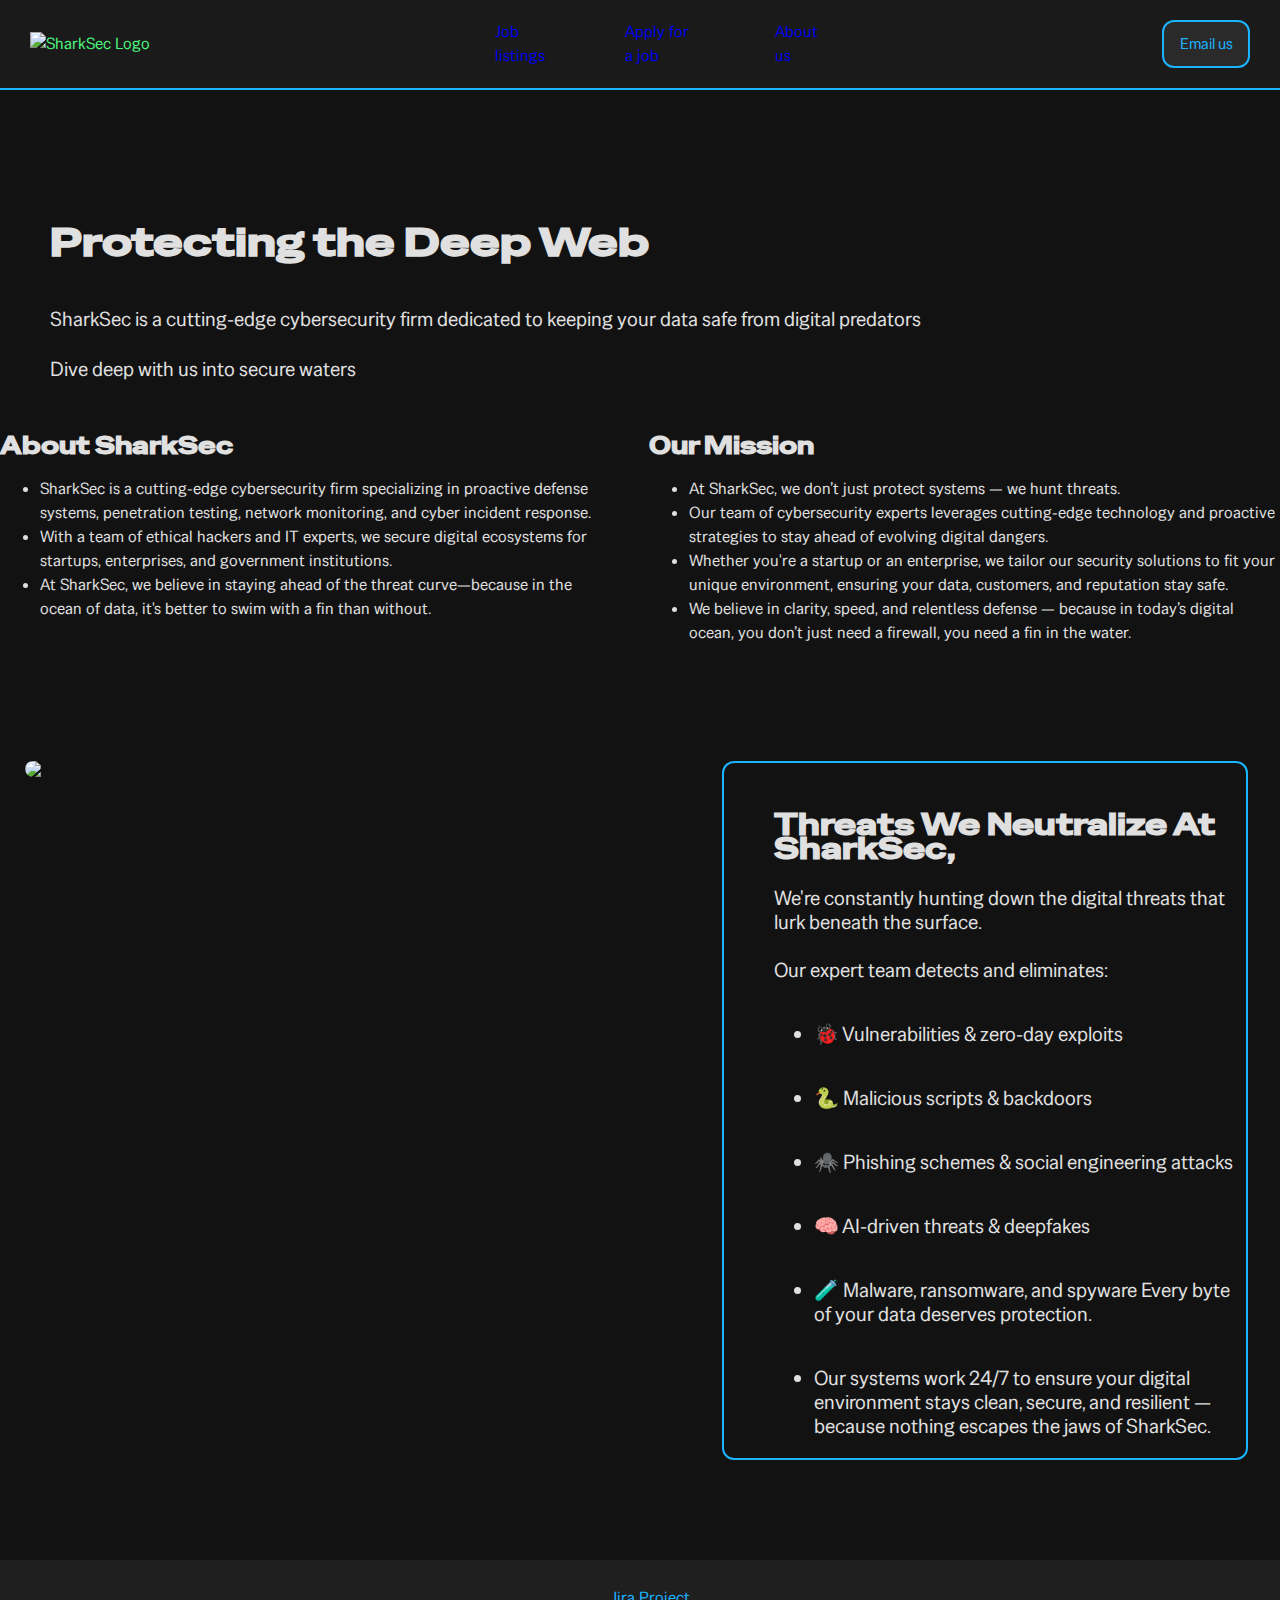
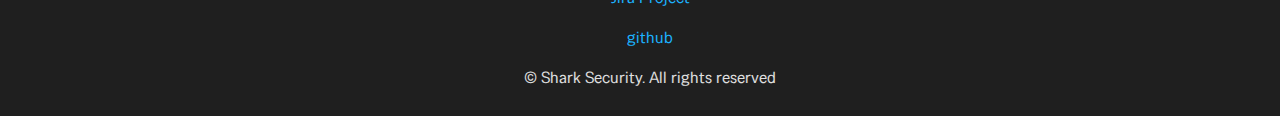
==== commit 4ebf68e0: "Some minor change after validating code incomplete" ====
--- a/index.html
+++ b/index.html
@@ -3,7 +3,7 @@
 <head>
     <meta charset="UTF-8">
     <meta name="viewport" content="width=device-width, initial-scale=1.0">
-    <title>Document</title>
+    <title>homepage</title>
     <link href="jobs.html"  rel="webpage">
     <link href="apply.html" rel="webpage">
     <link href="about.html" rel="webpage">
@@ -12,6 +12,7 @@
     <link href="styles/styles.css" rel="stylesheet">
 </head>
 <body>
+    
   
     <nav>
       <div id="nav-container">
@@ -20,9 +21,9 @@
         </div>
 
         <ul >
-          <li class="navbutton"><a href="jobs.html">Job listings</a></li>
-          <li class="navbutton"><a href="apply.html">Apply for a job</a></li>
-          <li class="navbutton"><a href="about.html">About us</a></li>
+          <li class="button"><a href="jobs.html">Job listings</a></li>
+          <li class="button"><a href="apply.html">Apply for a job</a></li>
+          <li class="button"><a href="about.html">About us</a></li>
         </ul>
 
         <div id="emailus"><li ><a href="mailto:sharksecurity@example.com"> Email us</a></li></div>
@@ -30,15 +31,13 @@
       </div>
     </nav>
 
-    <section id="homepage"> 
-      <h1>Protecting the Deep Web</h1>
-      <p>SharkSec is a cutting-edge cybersecurity firm dedicated to keeping your data safe from digital predators
-        <br> Dive deep with us into secure waters
-      </p>
-    </section>
+
+
+
+    <section id="homepage"> <h1>Protecting the Deep Web</h1><p>SharkSec is a cutting-edge cybersecurity firm dedicated to keeping your data safe from digital predators<br> Dive deep with us into secure waters</p></section>
     
     <section id="maincontainer">
-      <section class="mainpanel">
+      <section class="centeredsection">
         <h2>About SharkSec</h2>
         <p>
           <ul>
@@ -55,7 +54,8 @@
         </p>
         
       </section>
-      <section class="mainpanel">
+      <section class="centeredsection">
+
         <h2>Our Mission</h2>
         <p>
           <ul>
@@ -65,7 +65,7 @@
             <li>We believe in clarity, speed, and relentless defense — because in today’s digital ocean, you don’t just need a firewall, you need a fin in the water.</li>
           </ul>
         </p>
-
+        
       </section>
     </section>
 
@@ -73,28 +73,24 @@
     <section id="maincontainer">
       <section ><img src="images/sharkeat.png" id="sharkeat">
       </section>
-      
       <section id="nexttoshark">
-        <h2>Threats We Neutralize At SharkSec, </h2>
-         We're constantly hunting down the digital threats that lurk beneath the surface.<br><br>
-         Our expert team detects and eliminates:<br>
-         <ul>
-          <li> 🐞 Vulnerabilities & zero-day exploits</li>
-          <li>  🐍 Malicious scripts & backdoors</li>
-          <li> 🕷️ Phishing schemes & social engineering attacks</li>
-          <li> 🧠 AI-driven threats & deepfakes</li>
-          <li>  🧪 Malware, ransomware, and spyware Every byte of your data deserves protection.<br>
-            <li> Our systems work 24/7 to ensure your digital environment stays clean, secure, and resilient — because nothing escapes the jaws of SharkSec.</li>
-          </section>
+        <h2>Threats We Neutralize At SharkSec, </h2><p>
+        We're constantly hunting down the digital threats that lurk beneath the surface.<br><br>
+         Our expert team detects and eliminates:<br><ul><li> 🐞 Vulnerabilities & zero-day exploits</li><li>  🐍 Malicious scripts & backdoors</li><li> 🕷️ Phishing schemes & social engineering attacks</li><li> 🧠 AI-driven threats & deepfakes</li><li>  🧪 Malware, ransomware, and spyware Every byte of your data deserves protection.<br><li> Our systems work 24/7 to ensure your digital environment stays clean, secure, and resilient — because nothing escapes the jaws of SharkSec.</li></section>
       </p></ul>
       
     </section>
     
+    
+
+  
+
+
     <footer>
       <p><a href="https://alkel.atlassian.net" target="_blank">Jira Project</a></p>
       <p><a href="https://github.com/Alkel108/group_project" target="_blank">github</a></p>
       <p>&copy; Shark Security. All rights reserved</p>
-    </footer>
+       </footer>
 
     
     
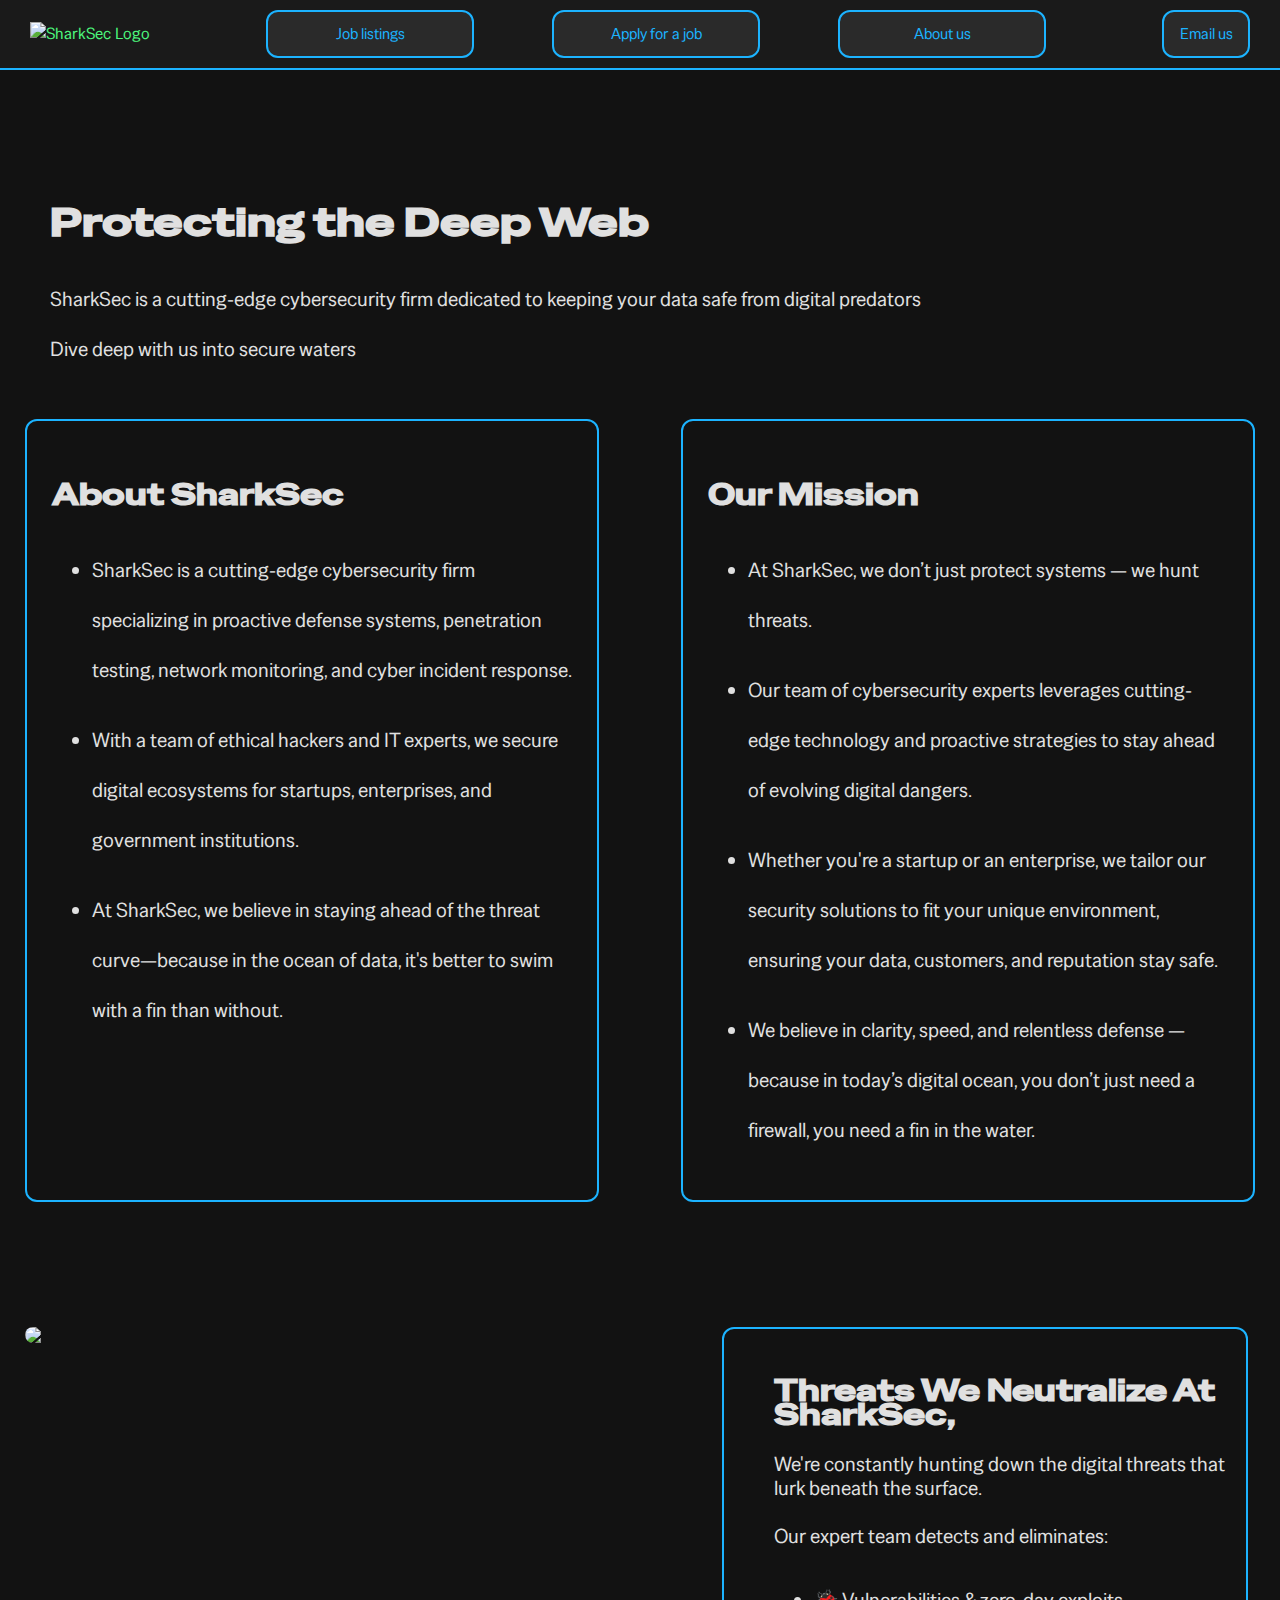
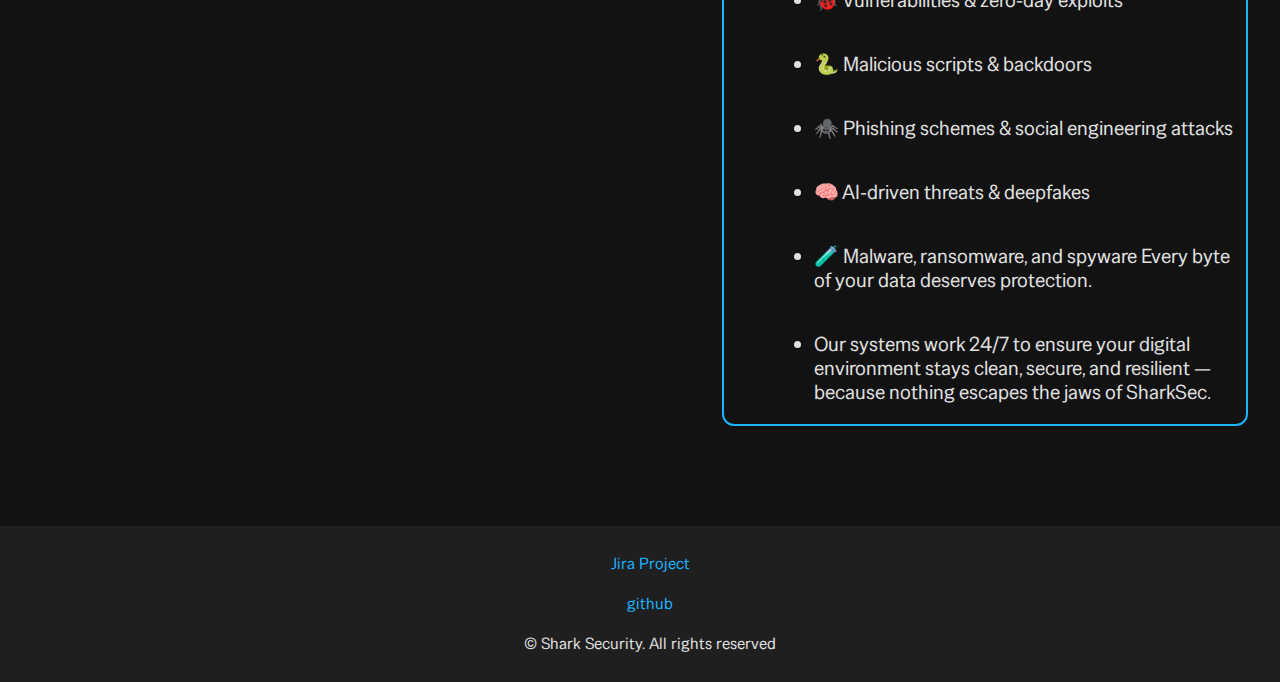
==== commit fccf5f67: "Merge branch 'main' of https://github.com/Alkel108/group_project" ====
--- a/index.html
+++ b/index.html
@@ -12,7 +12,6 @@
     <link href="styles/styles.css" rel="stylesheet">
 </head>
 <body>
-    
   
     <nav>
       <div id="nav-container">
@@ -21,9 +20,9 @@
         </div>
 
         <ul >
-          <li class="button"><a href="jobs.html">Job listings</a></li>
-          <li class="button"><a href="apply.html">Apply for a job</a></li>
-          <li class="button"><a href="about.html">About us</a></li>
+          <li class="navbutton"><a href="jobs.html">Job listings</a></li>
+          <li class="navbutton"><a href="apply.html">Apply for a job</a></li>
+          <li class="navbutton"><a href="about.html">About us</a></li>
         </ul>
 
         <div id="emailus"><li ><a href="mailto:sharksecurity@example.com"> Email us</a></li></div>
@@ -31,13 +30,15 @@
       </div>
     </nav>
 
-
-
-
-    <section id="homepage"> <h1>Protecting the Deep Web</h1><p>SharkSec is a cutting-edge cybersecurity firm dedicated to keeping your data safe from digital predators<br> Dive deep with us into secure waters</p></section>
+    <section id="homepage"> 
+      <h1>Protecting the Deep Web</h1>
+      <p>SharkSec is a cutting-edge cybersecurity firm dedicated to keeping your data safe from digital predators
+        <br> Dive deep with us into secure waters
+      </p>
+    </section>
     
     <section id="maincontainer">
-      <section class="centeredsection">
+      <section class="mainpanel">
         <h2>About SharkSec</h2>
         <p>
           <ul>
@@ -54,8 +55,7 @@
         </p>
         
       </section>
-      <section class="centeredsection">
-
+      <section class="mainpanel">
         <h2>Our Mission</h2>
         <p>
           <ul>
@@ -65,7 +65,7 @@
             <li>We believe in clarity, speed, and relentless defense — because in today’s digital ocean, you don’t just need a firewall, you need a fin in the water.</li>
           </ul>
         </p>
-        
+
       </section>
     </section>
 
@@ -73,24 +73,28 @@
     <section id="maincontainer">
       <section ><img src="images/sharkeat.png" id="sharkeat">
       </section>
+      
       <section id="nexttoshark">
-        <h2>Threats We Neutralize At SharkSec, </h2><p>
-        We're constantly hunting down the digital threats that lurk beneath the surface.<br><br>
-         Our expert team detects and eliminates:<br><ul><li> 🐞 Vulnerabilities & zero-day exploits</li><li>  🐍 Malicious scripts & backdoors</li><li> 🕷️ Phishing schemes & social engineering attacks</li><li> 🧠 AI-driven threats & deepfakes</li><li>  🧪 Malware, ransomware, and spyware Every byte of your data deserves protection.<br><li> Our systems work 24/7 to ensure your digital environment stays clean, secure, and resilient — because nothing escapes the jaws of SharkSec.</li></section>
+        <h2>Threats We Neutralize At SharkSec, </h2>
+         We're constantly hunting down the digital threats that lurk beneath the surface.<br><br>
+         Our expert team detects and eliminates:<br>
+         <ul>
+          <li> 🐞 Vulnerabilities & zero-day exploits</li>
+          <li>  🐍 Malicious scripts & backdoors</li>
+          <li> 🕷️ Phishing schemes & social engineering attacks</li>
+          <li> 🧠 AI-driven threats & deepfakes</li>
+          <li>  🧪 Malware, ransomware, and spyware Every byte of your data deserves protection.<br>
+            <li> Our systems work 24/7 to ensure your digital environment stays clean, secure, and resilient — because nothing escapes the jaws of SharkSec.</li>
+          </section>
       </p></ul>
       
     </section>
     
-    
-
-  
-
-
     <footer>
       <p><a href="https://alkel.atlassian.net" target="_blank">Jira Project</a></p>
       <p><a href="https://github.com/Alkel108/group_project" target="_blank">github</a></p>
       <p>&copy; Shark Security. All rights reserved</p>
-       </footer>
+    </footer>
 
     
     
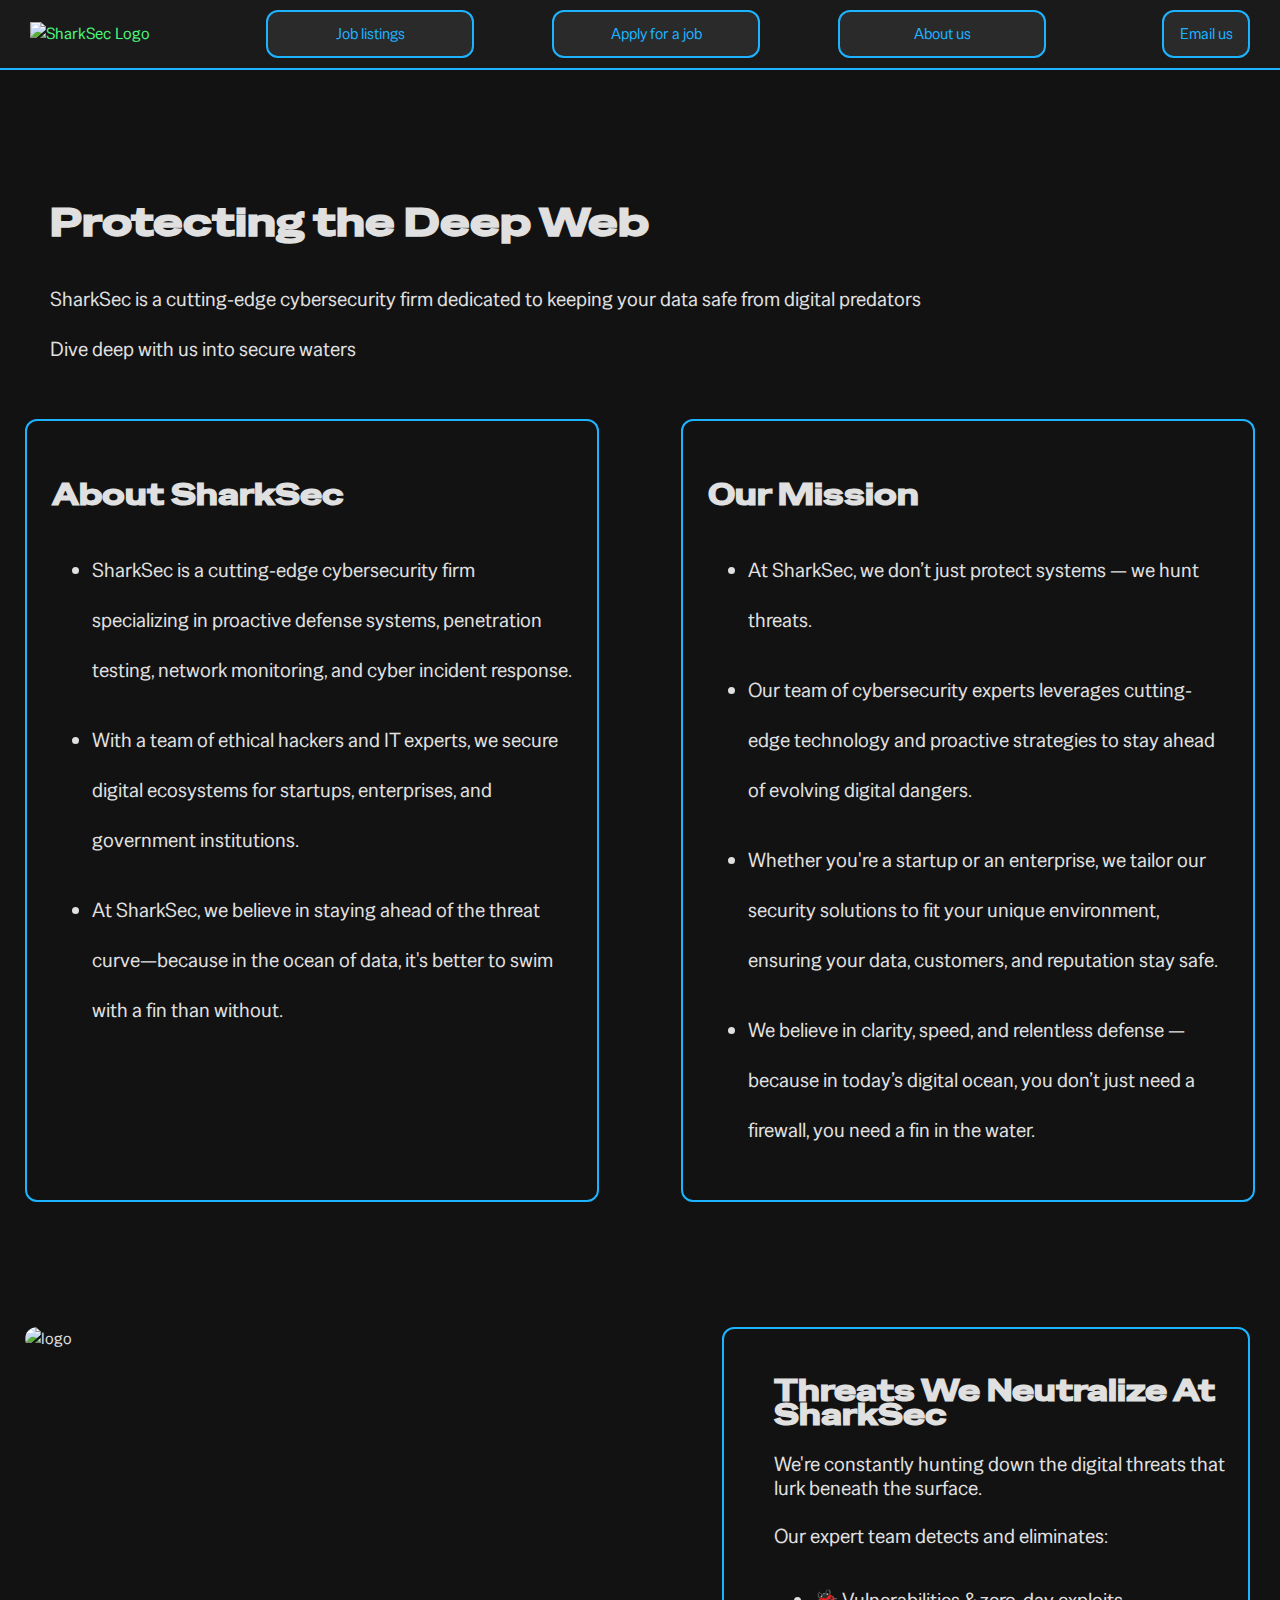
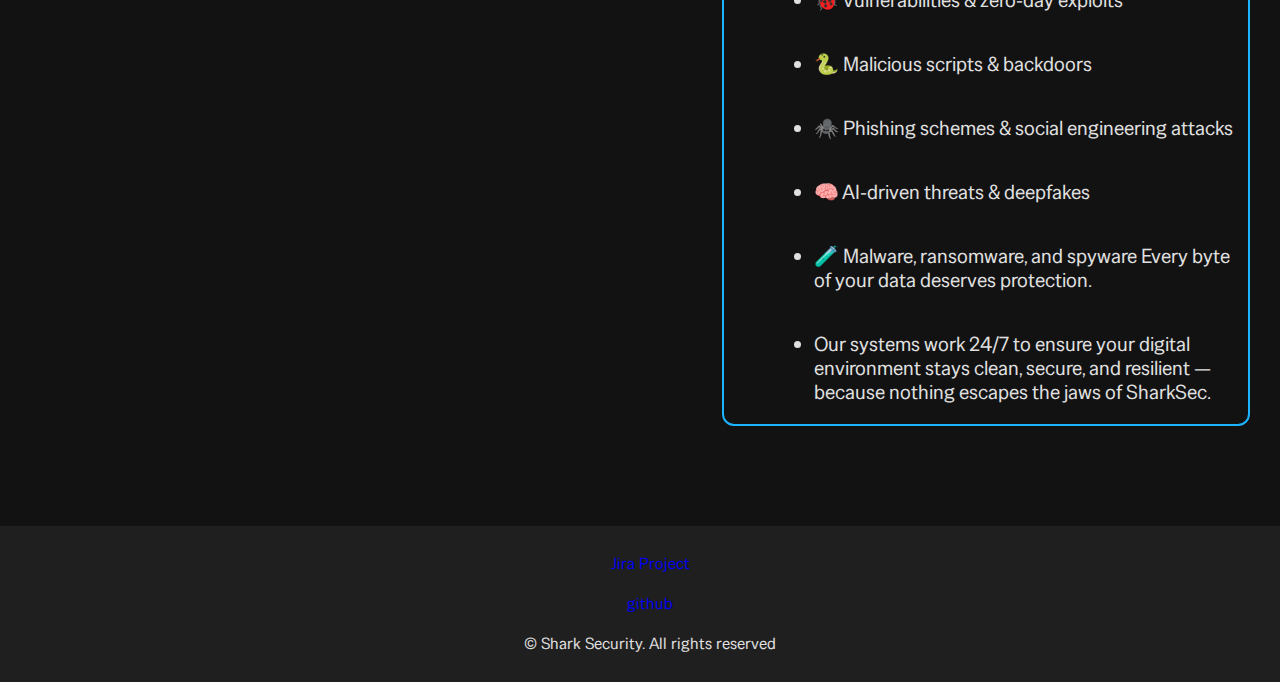
==== commit 41aa0108: "index.html validated ai use commented" ====
--- a/index.html
+++ b/index.html
@@ -13,22 +13,22 @@
 </head>
 <body>
   
-    <nav>
-      <div id="nav-container">
-        <div id="logo">
-          <a = href="index.html"><img src="images/logo.png" alt="SharkSec Logo"></a>
-        </div>
+  <nav>
+    <div id="nav-container">
+      <div id="logo">
+        <a href="index.html"><img src="images/logo.png" alt="SharkSec Logo"></a>
+      </div>
 
-        <ul >
-          <li class="navbutton"><a href="jobs.html">Job listings</a></li>
-          <li class="navbutton"><a href="apply.html">Apply for a job</a></li>
-          <li class="navbutton"><a href="about.html">About us</a></li>
-        </ul>
+      <ul >
+        <li class="navbutton"><a href="jobs.html">Job listings</a></li>
+        <li class="navbutton"><a href="apply.html">Apply for a job</a></li>
+        <li class="navbutton"><a href="about.html">About us</a></li>
+      </ul>
 
-        <div id="emailus"><li ><a href="mailto:sharksecurity@example.com"> Email us</a></li></div>
+      <div id="emailus"><a href="mailto:sharksecurity@example.com"> Email us</a></div>
 
-      </div>
-    </nav>
+    </div>
+  </nav>
 
     <section id="homepage"> 
       <h1>Protecting the Deep Web</h1>
@@ -39,8 +39,8 @@
     
     <section id="maincontainer">
       <section class="mainpanel">
-        <h2>About SharkSec</h2>
-        <p>
+      <h2>About SharkSec</h2>
+        
           <ul>
             <li>SharkSec is a cutting-edge cybersecurity firm specializing in proactive defense systems,
                 penetration testing, network monitoring, and cyber incident response.</li>
@@ -52,30 +52,40 @@
             <li>At SharkSec, we believe in staying ahead of the threat curve—because in the ocean
             of data, it's better to swim with a fin than without.</li>
           </ul>
-        </p>
+        
         
       </section>
       <section class="mainpanel">
         <h2>Our Mission</h2>
-        <p>
+       
           <ul>
             <li>At SharkSec, we don’t just protect systems — we hunt threats.</li>
             <li>Our team of cybersecurity experts leverages cutting-edge technology and proactive strategies to stay ahead of evolving digital dangers. </li>
             <li>Whether you're a startup or an enterprise, we tailor our security solutions to fit your unique environment, ensuring your data, customers, and reputation stay safe.</li>
             <li>We believe in clarity, speed, and relentless defense — because in today’s digital ocean, you don’t just need a firewall, you need a fin in the water.</li>
           </ul>
-        </p>
+        
+        <!--ChatGPT: Write something that would make sense for a webpage called SharkSec-->
+      </section>
 
-      </section>
+
+
+
+
+
+
+
+      
     </section>
 
 
-    <section id="maincontainer">
-      <section ><img src="images/sharkeat.png" id="sharkeat">
+    <section id="secondmaincontainer">
+      <section ><img src="images/sharkeat.png" id="sharkeat" alt="logo">
+      <!-- ChatGPT: could you make an image of a shark metaphorically eating security threats, bugs etc, make it match the theme of the background I showed earlier and make it about 500px tall-->
       </section>
       
       <section id="nexttoshark">
-        <h2>Threats We Neutralize At SharkSec, </h2>
+        <h2>Threats We Neutralize At SharkSec </h2>
          We're constantly hunting down the digital threats that lurk beneath the surface.<br><br>
          Our expert team detects and eliminates:<br>
          <ul>
@@ -85,8 +95,11 @@
           <li> 🧠 AI-driven threats & deepfakes</li>
           <li>  🧪 Malware, ransomware, and spyware Every byte of your data deserves protection.<br>
             <li> Our systems work 24/7 to ensure your digital environment stays clean, secure, and resilient — because nothing escapes the jaws of SharkSec.</li>
-          </section>
-      </p></ul>
+          </ul>
+          
+        </section>
+          <!--ChatGPT: Write what should go in the box -->
+      
       
     </section>
     
@@ -97,6 +110,6 @@
     </footer>
 
     
-    
+   
 </body>
 </html>--- a/styles/styles.css
+++ b/styles/styles.css
@@ -3,6 +3,7 @@
 body {
     
     background-image: url('../images/sharkbackground.png');
+    /* Make a background image that would be fitting this home page (screenshot of the website) */
     background-attachment: fixed;
     background-size: cover;
     background-repeat: no-repeat;
@@ -39,7 +40,7 @@
     color: #e0e0e0;
     width: 100%;
 }
-footer a{ color: #1cb3ff;}
+footer a{ text-decoration: none;}
 
 /* ---------- menu ---------- */
 #nav-container{
@@ -51,8 +52,10 @@
     border-bottom: 2px solid #1cb3ff;
     background-color: #1a1a1a;
     padding: 10px 30px;
+    flex-direction: row;
 }
 nav ul {
+    
     display: flex;
     list-style: none;
     justify-content: space-around;
@@ -168,7 +171,12 @@
     align-items: stretch; /* Makes both columns equal height */
     gap: 2rem; /*  spacing between columns */
 }
-
+#secondmaincontainer
+{ display: flex;
+    align-items: stretch; /* Makes both columns equal height */
+    gap: 2rem; /*  spacing between columns */
+    margin-right: 30px;
+}
 
 /* --------------------------------------------------- jobs.html styling ---------------------------------------------------------- */
 
